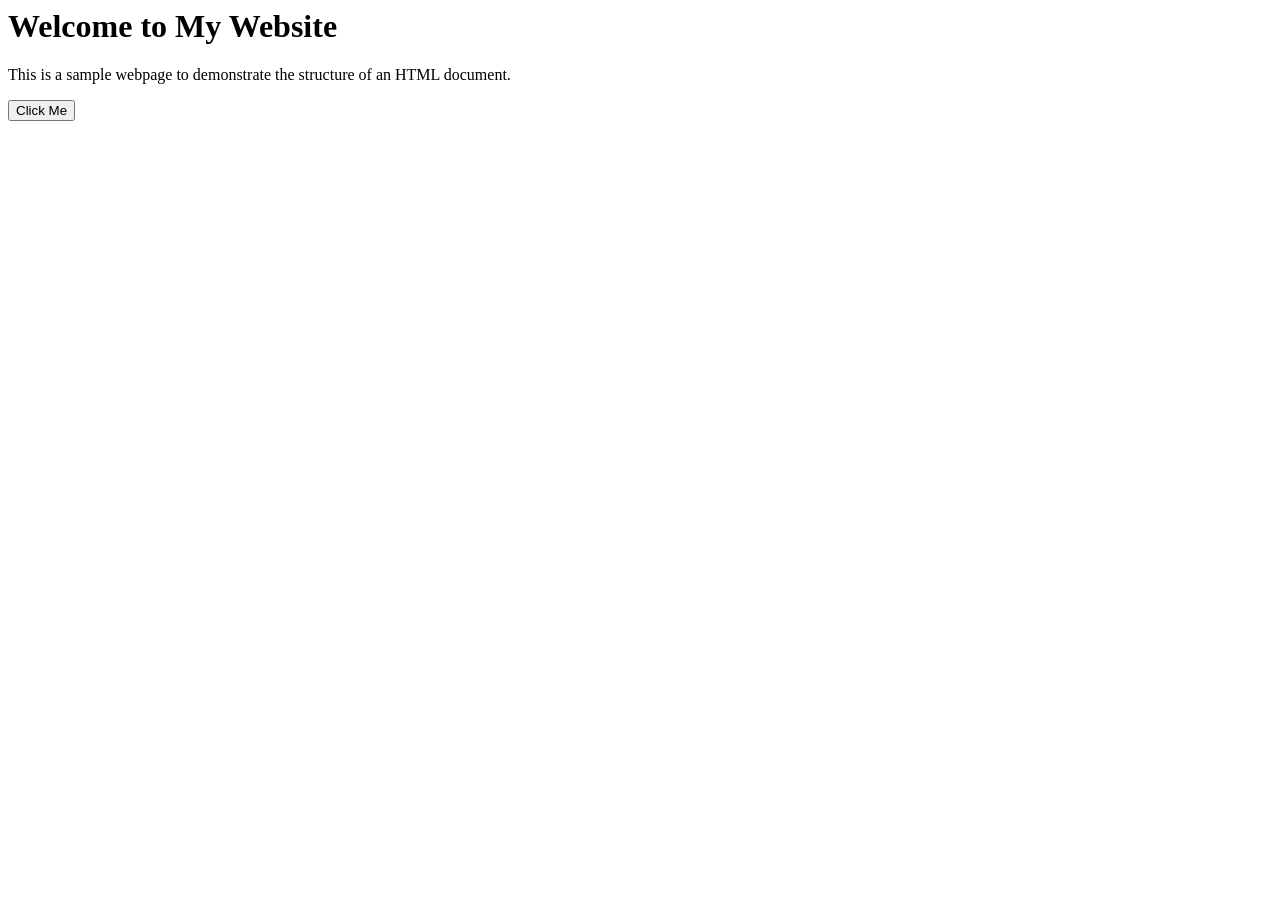
==== index.html @ 750ec425 "added really simple code to index.html to test github pages live website" ====
<link rel="stylesheet" href="assets/css/style.css">
<script src="assets/js/app.js"></script>

<body>
    <div class="container">
        <h1>Welcome to My Website</h1>
        <p>This is a sample webpage to demonstrate the structure of an HTML document.</p>
        <button id="clickMe">Click Me</button>
    </div>
</body>
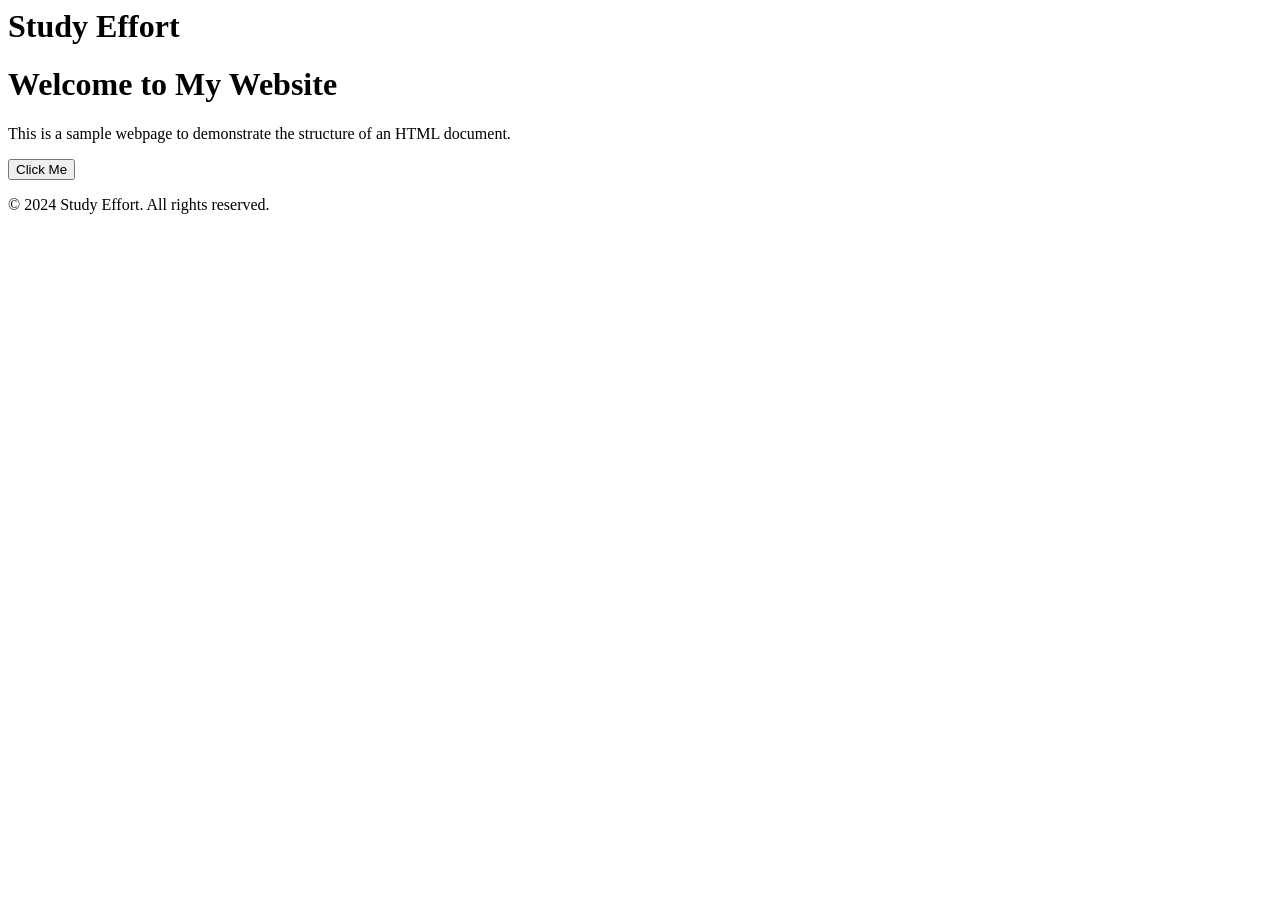
==== commit d466b2bf: "added really simple code to index.html to test github pages live website" ====
--- a/index.html
+++ b/index.html
@@ -1,10 +1,33 @@
-<link rel="stylesheet" href="assets/css/style.css">
-<script src="assets/js/app.js"></script>
+<html>
+    <head>
+        <meta charset="UTF-8">
+        <meta name="viewport" content="width=device-width, initial-scale=1.0">
 
-<body>
-    <div class="container">
-        <h1>Welcome to My Website</h1>
-        <p>This is a sample webpage to demonstrate the structure of an HTML document.</p>
-        <button id="clickMe">Click Me</button>
-    </div>
-</body>+        <title>Study Effort</title>
+
+        <link rel="stylesheet" href="assets/css/style.css">
+        <script src="assets/js/app.js"></script>        
+    </head>
+
+    <body>
+        <header>
+            <h1>Study Effort</h1>
+        </header>
+
+        <div class="container">
+            <h1>Welcome to My Website</h1>
+            <p>This is a sample webpage to demonstrate the structure of an HTML document.</p>
+            <button id="clickMe">Click Me</button>
+        </div>
+
+        <footer>
+            <p>&copy; 2024 Study Effort. All rights reserved.</p>   
+        </footer>
+    </body>
+</html>
+
+
+
+
+
+
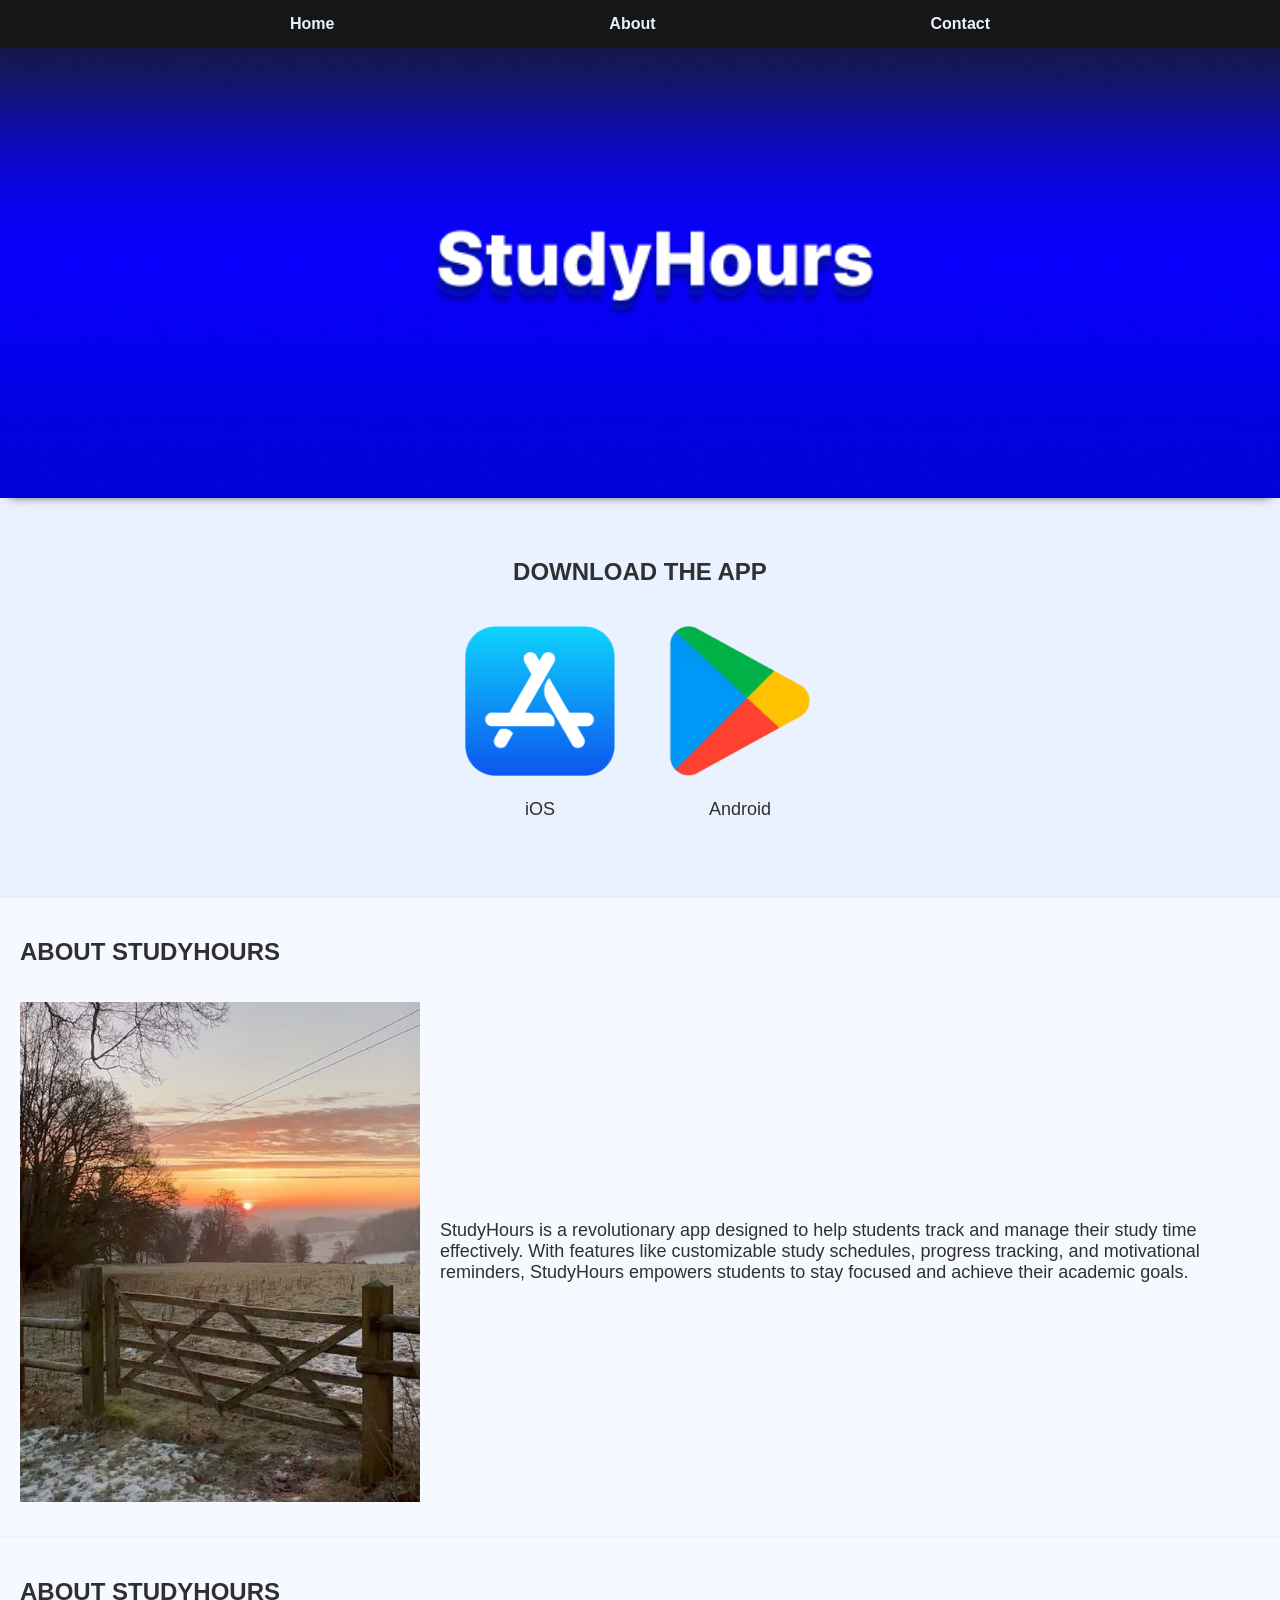
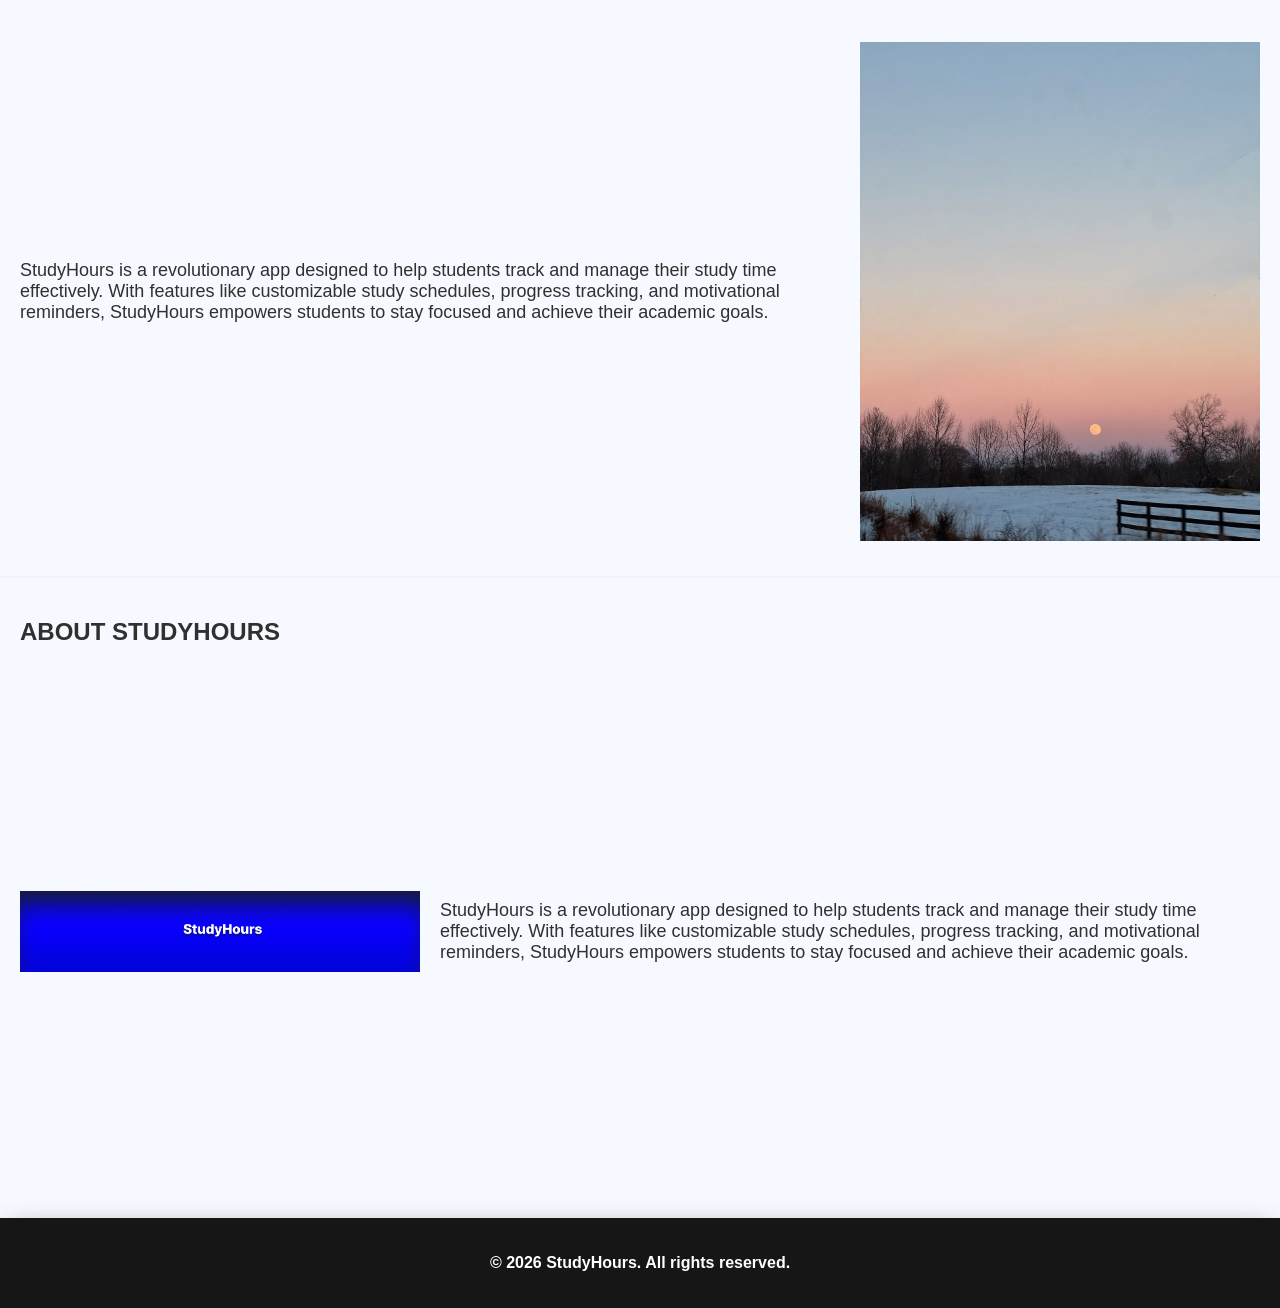
==== commit 0d4cd080: "added common.css, index.css and some images. Now got the base for navbar, hero-image, download-part," ====
--- a/index.html
+++ b/index.html
@@ -1,27 +1,70 @@
 <html>
+
     <head>
         <meta charset="UTF-8">
         <meta name="viewport" content="width=device-width, initial-scale=1.0">
 
         <title>Study Effort</title>
 
-        <link rel="stylesheet" href="assets/css/style.css">
+        <link rel="stylesheet" href="assets/css/common.css">
+        <link rel="stylesheet" href="assets/css/index.css">
+
         <script src="assets/js/app.js"></script>        
     </head>
 
     <body>
-        <header>
-            <h1>Study Effort</h1>
-        </header>
+        <div class="navbar">
+            <ul>
+                <li><a href="#">Home</a></li>
+                <li><a href="#">About</a></li>
+                <li><a href="#">Contact</a></li>
+            </ul>   
+        </div>
 
-        <div class="container">
-            <h1>Welcome to My Website</h1>
-            <p>This is a sample webpage to demonstrate the structure of an HTML document.</p>
-            <button id="clickMe">Click Me</button>
+        <div class="hero"></div>
+
+        <div class="app-links">
+            <h2>DOWNLOAD THE APP</h2>
+            <div class="ios-android">
+                <div class="ios">
+                    <a href="https://www.apple.com/no/app-store/"><img src="assets/img/App_Store_(iOS).png" alt="App Store"></a>
+                    <p>iOS</p>
+                </div>
+                <div class="android">
+                    <a href="https://play.google.com/store/games"><img src="assets/img/google-play.png" alt="Google Play"></a>
+                    <p>Android</p>
+                </div>
+            </div>  
+        </div>
+
+        <div class="cards">
+            <div>
+                <h2>ABOUT STUDYHOURS</h2>
+                <div class="card-content">
+                    <img src="assets/img/test1.jpg"alt="StudyHours App">
+                    <p>StudyHours is a revolutionary app designed to help students track and manage their study time effectively. With features like customizable study schedules, progress tracking, and motivational reminders, StudyHours empowers students to stay focused and achieve their academic goals.</p>
+                </div>
+            </div>
+
+            <div>
+                <h2>ABOUT STUDYHOURS</h2>
+                <div class="card-content">
+                    <p>StudyHours is a revolutionary app designed to help students track and manage their study time effectively. With features like customizable study schedules, progress tracking, and motivational reminders, StudyHours empowers students to stay focused and achieve their academic goals.</p>
+                    <img src="assets/img/test2.jpg" alt="StudyHours App">
+                </div>
+            </div>
+
+            <div>
+                <h2>ABOUT STUDYHOURS</h2>
+                <div class="card-content">
+                    <img src="assets/img/hero-bg.png" alt="StudyHours App">
+                    <p>StudyHours is a revolutionary app designed to help students track and manage their study time effectively. With features like customizable study schedules, progress tracking, and motivational reminders, StudyHours empowers students to stay focused and achieve their academic goals.</p>
+                </div>
+            </div>
         </div>
 
         <footer>
-            <p>&copy; 2024 Study Effort. All rights reserved.</p>   
+            <h4>&copy; 2026 StudyHours. All rights reserved.</h4>
         </footer>
     </body>
 </html>
--- a/assets/css/common.css
+++ b/assets/css/common.css
@@ -0,0 +1,93 @@
+:root {
+    --primary-color: #001adb;
+    --secondary-color: #2e95cc;
+    --text-color: #303030;
+    --background-color: rgb(235, 242, 255);
+    --navbar-background: rgb(22, 22, 22);
+}
+
+html, body {
+    height: 100%;
+    margin: 0;
+    font-family: 'Segoe UI', Tahoma, Geneva, Verdana, sans-serif;
+    background-color: var(--background-color);
+    color: var(--text-color);
+}
+
+p {
+    font-size: 18px;
+}
+
+body {
+    min-height: 100vh;
+    display: flex;
+    flex-direction: column;
+}
+
+.navbar {
+    background-color: var(--navbar-background);
+    padding: 15px;
+    display: flex;
+    justify-content: space-between;
+    align-items: center;
+    box-shadow: #303030 0px 8px 30px -10px;
+}
+
+.navbar ul {
+    width: 100%;
+    list-style: none;
+    display: flex;
+    justify-content: space-evenly; 
+    margin: 0;
+    padding: 0;
+}
+
+.navbar ul li a {
+    color: var(--background-color);
+    text-decoration: none;
+    font-weight: bold;
+}
+
+.navbar ul li a:hover {
+    color: var(--secondary-color);
+}
+
+footer {
+    margin-top: auto;
+    padding: 15px;
+    background-color: var(--navbar-background);
+    text-align: center;
+    color: white;
+    box-shadow: #303030 0px 8px 30px -10px;
+}
+
+
+/* RESPONSIVE */
+@media (max-width: 980px){
+    .hero-grid{ grid-template-columns: 1fr; }
+    .cards{ grid-template-columns: repeat(2, 1fr); }
+    .news{ grid-template-columns: 1fr; }
+    .two-col{ grid-template-columns: 1fr; }
+    .nav{
+    position: absolute;
+    top: 100%;
+    right: 0;
+    background: rgba(11,18,32,0.95);
+    display: none;
+    flex-direction: column;
+    gap: var(--s-3);
+    padding: var(--s-4);
+    border-radius: 0 0 12px 12px;
+    }
+
+    .nav.open{
+    display:flex;
+    }
+
+    .nav-toggle{
+    display:block;
+    }
+}
+@media (max-width: 520px){
+    .cards{ grid-template-columns: 1fr; }
+}
--- a/assets/css/index.css
+++ b/assets/css/index.css
@@ -0,0 +1,65 @@
+:root{
+  --card-background: #f6f9ff;
+}
+
+.hero {
+  min-height: 50vh;          /* 👈 alltid synlig, uavhengig av flex */
+  background-image: url('../img/hero-bg.png');
+  background-size: cover;
+  background-position: center;
+  box-shadow: #303030 0px 8px 10px -10px;
+}
+
+.app-links {
+    display: flex;
+    flex-direction: column; 
+    gap: 20px;
+    margin: 40px 0 60px 0;
+    align-items: center;
+}
+
+.ios-android {
+    display: flex;
+    gap: 50px;
+}
+
+.ios,
+.android {
+    display: flex;
+    flex-direction: column;
+    align-items: center; 
+}
+
+.ios img,
+.android img {
+    width: 150px;
+    height: auto;
+    margin-bottom: 5px;
+}
+
+.cards {
+    display: flex;
+    flex-direction: column;
+}
+
+.cards > div {
+    background-color: var(--card-background);
+    padding: 20px;
+    box-shadow: 0 -1px 1px 1px rgba(0, 0, 0, 0.025);
+    height: 600px;             /* 👈 fast kort-høyde */
+    display: flex;
+    flex-direction: column;
+}
+
+.card-content {
+    display: flex;
+    gap: 20px;
+    flex: 1;                    /* fyller kortet */
+    align-items: center;
+}
+
+.card-content img{
+    max-width: 400px;
+    height: auto;
+}
+
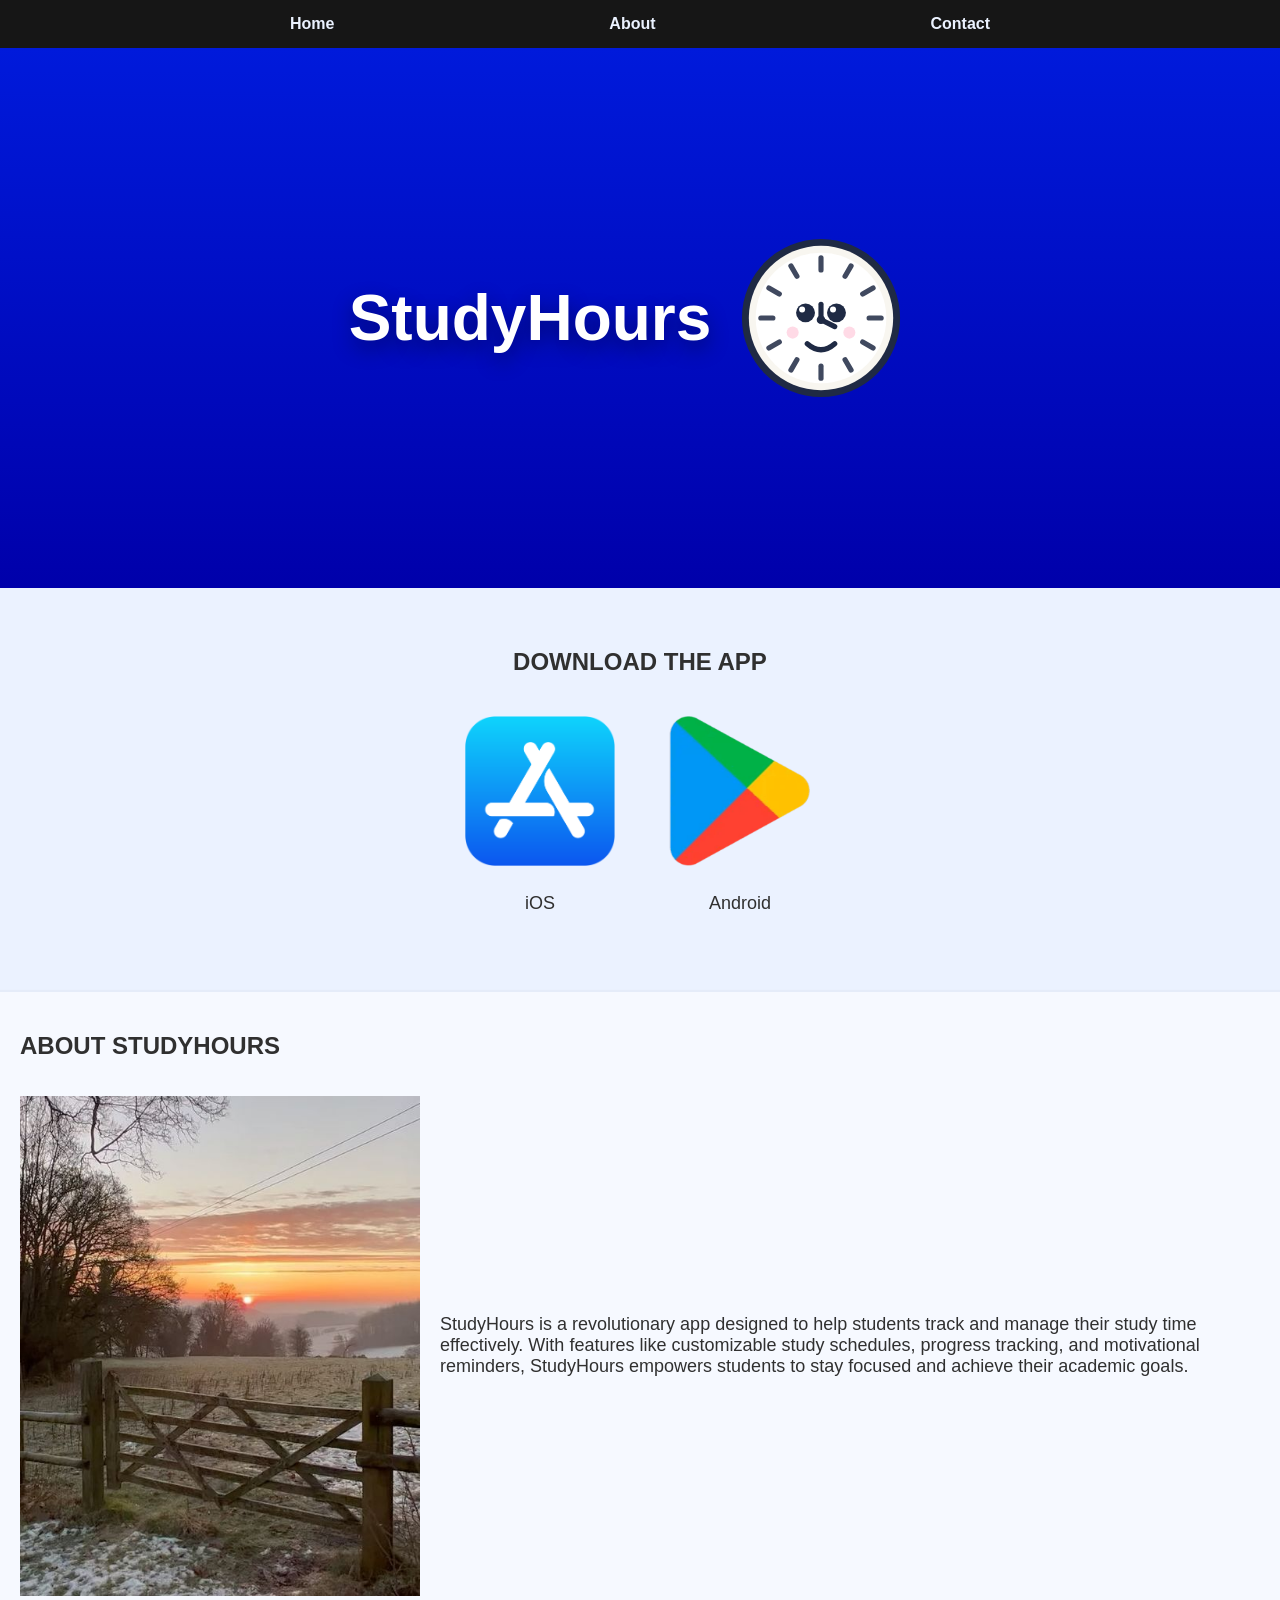
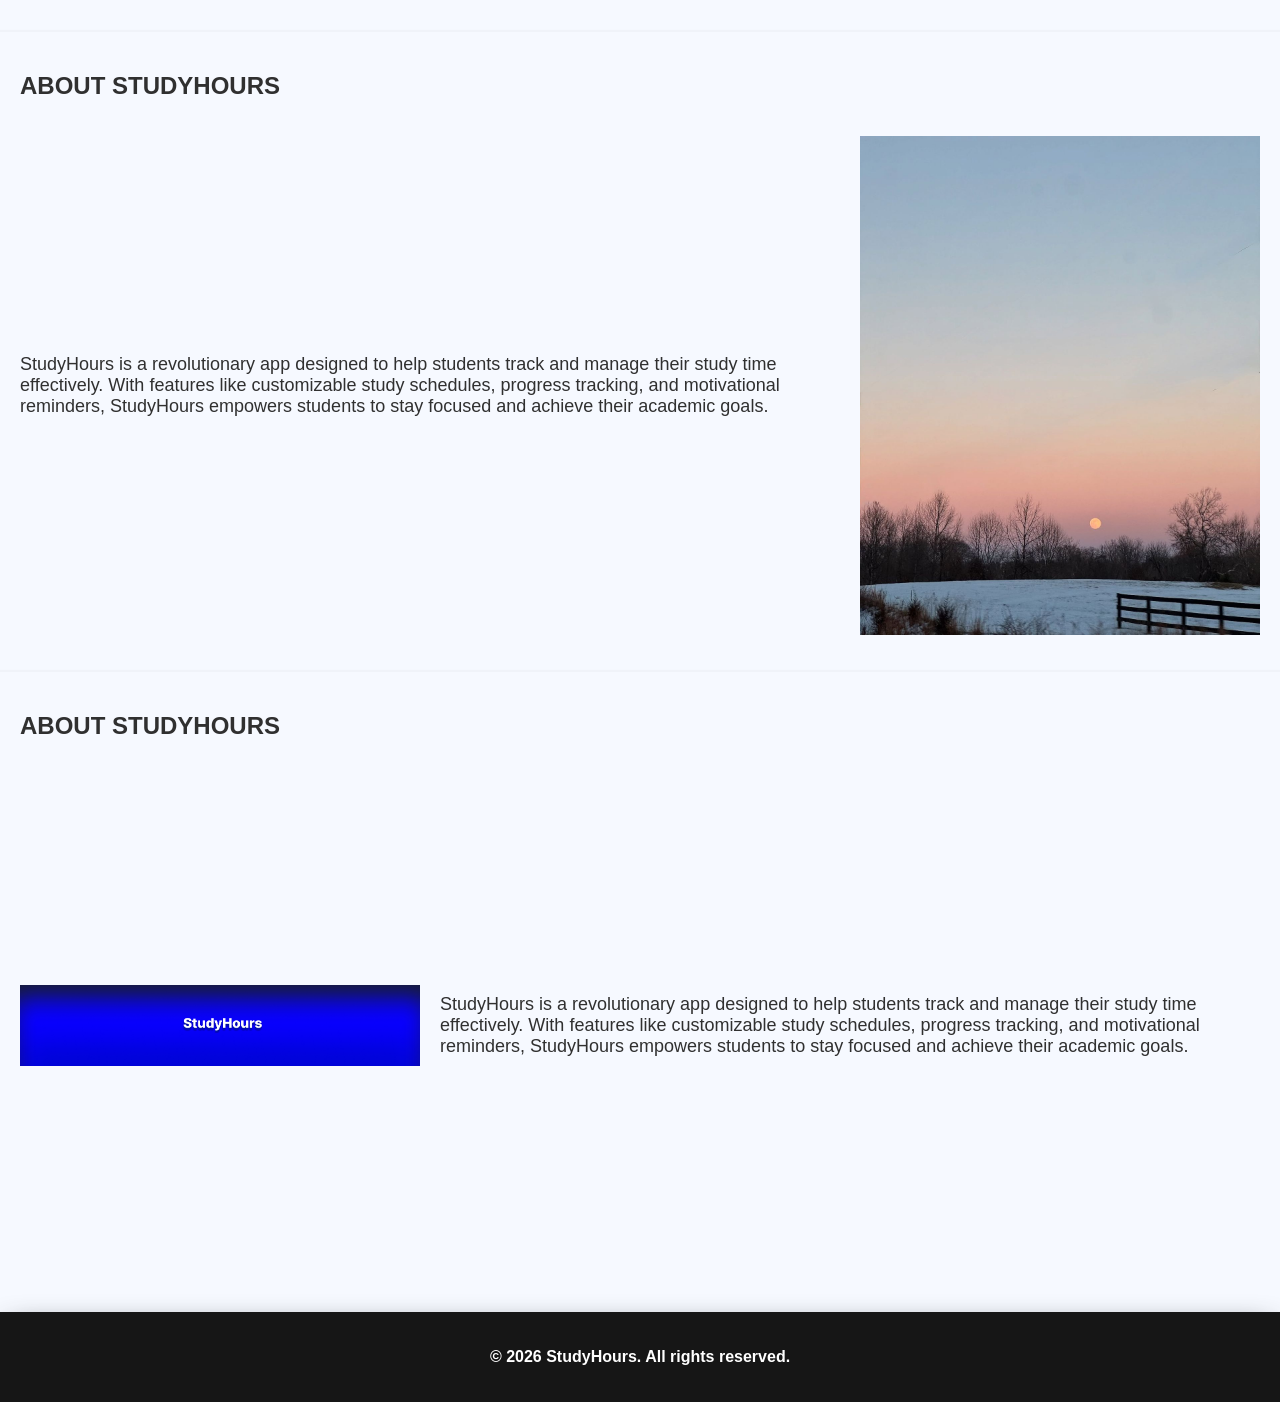
==== commit 849ea8c8: "Added a pvg-icon made by chatGPT" ====
--- a/index.html
+++ b/index.html
@@ -1,4 +1,5 @@
-<html>
+<!DOCTYPE html>
+<html lang="no">
 
     <head>
         <meta charset="UTF-8">
@@ -21,7 +22,10 @@
             </ul>   
         </div>
 
-        <div class="hero"></div>
+        <div class="hero">
+            <h1>StudyHours</h1>
+            <img src="assets/icons/studyhours-logo.svg" alt="StudyHours logo" width="220">
+        </div>
 
         <div class="app-links">
             <h2>DOWNLOAD THE APP</h2>
--- a/assets/css/index.css
+++ b/assets/css/index.css
@@ -3,11 +3,17 @@
 }
 
 .hero {
-  min-height: 50vh;          /* 👈 alltid synlig, uavhengig av flex */
-  background-image: url('../img/hero-bg.png');
-  background-size: cover;
-  background-position: center;
-  box-shadow: #303030 0px 8px 10px -10px;
+  min-height: 60vh;
+  background: linear-gradient(to bottom, #001adb, #0000aa);
+  display: flex;
+  align-items: center;
+  justify-content: center;
+}
+
+.hero h1 {
+  font-size: 4rem;
+  color: white;
+  text-shadow: 0 8px 20px rgba(0,0,0,0.4);
 }
 
 .app-links {
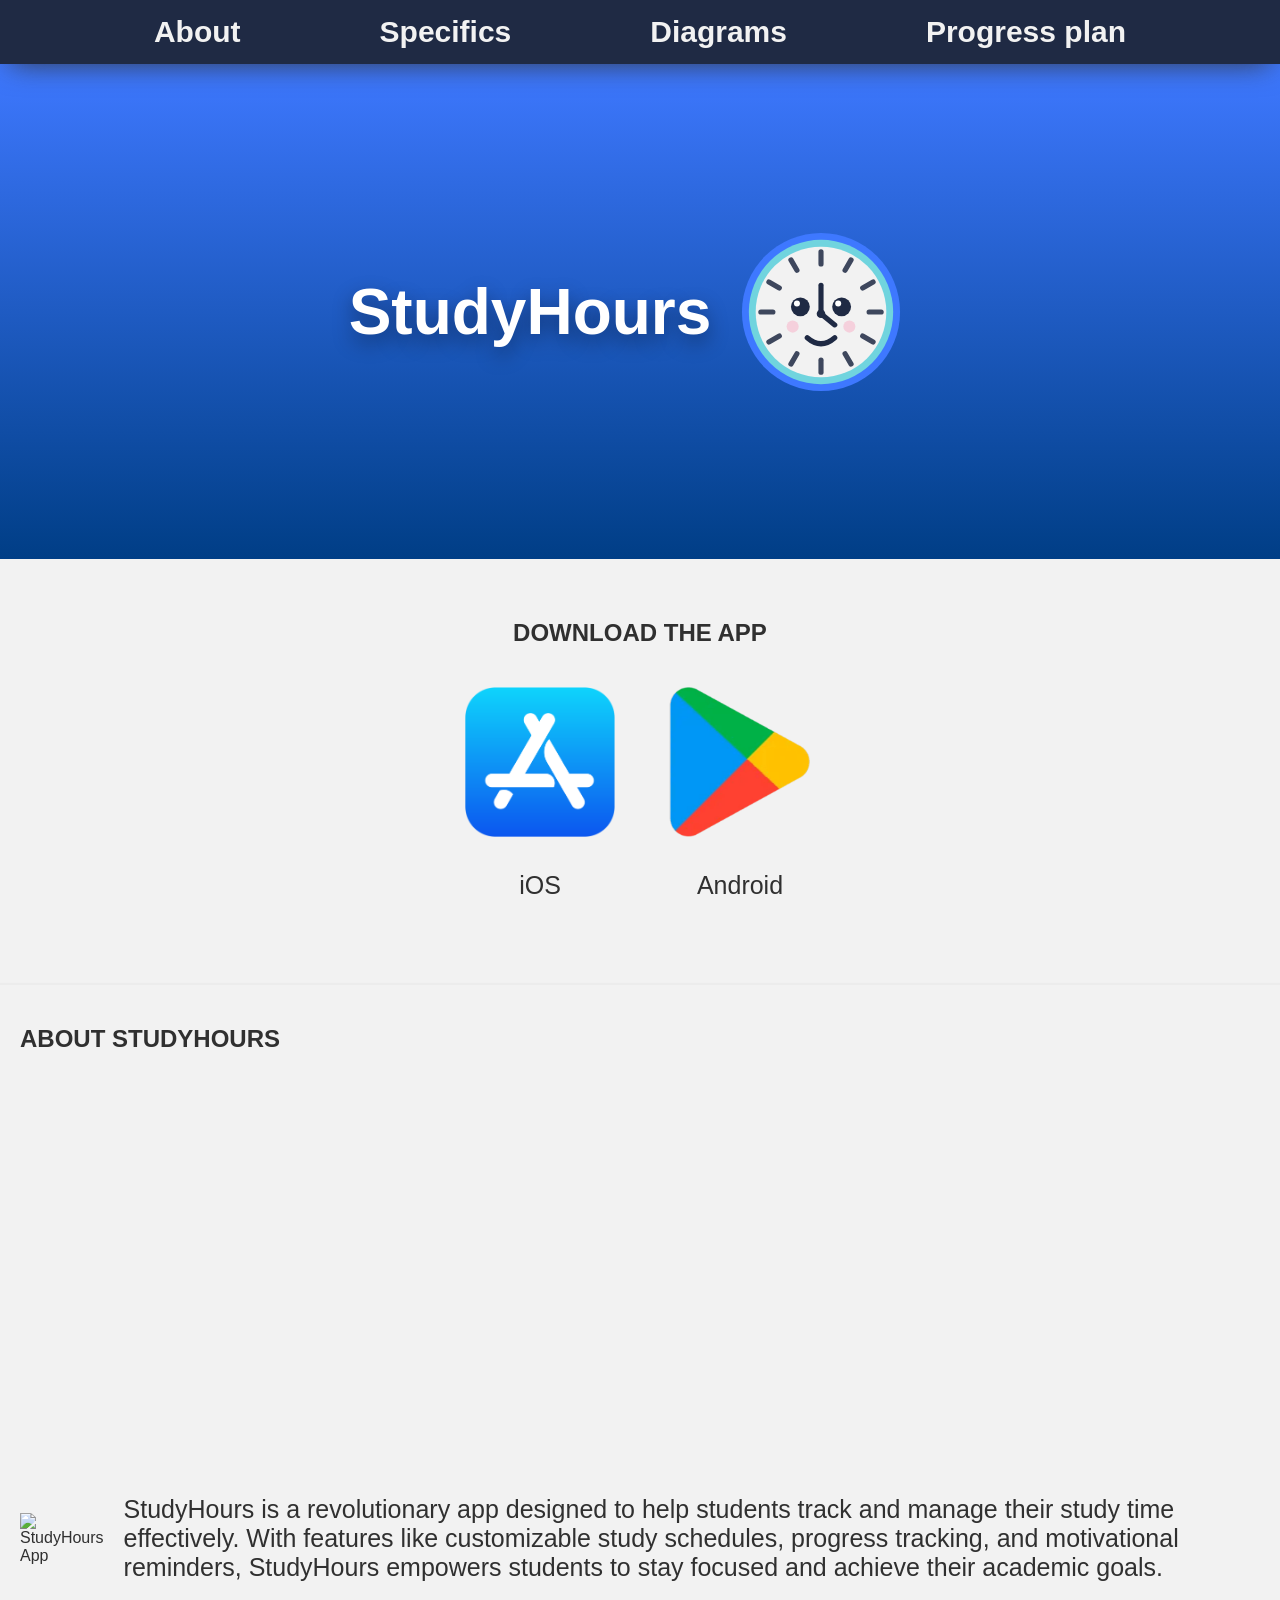
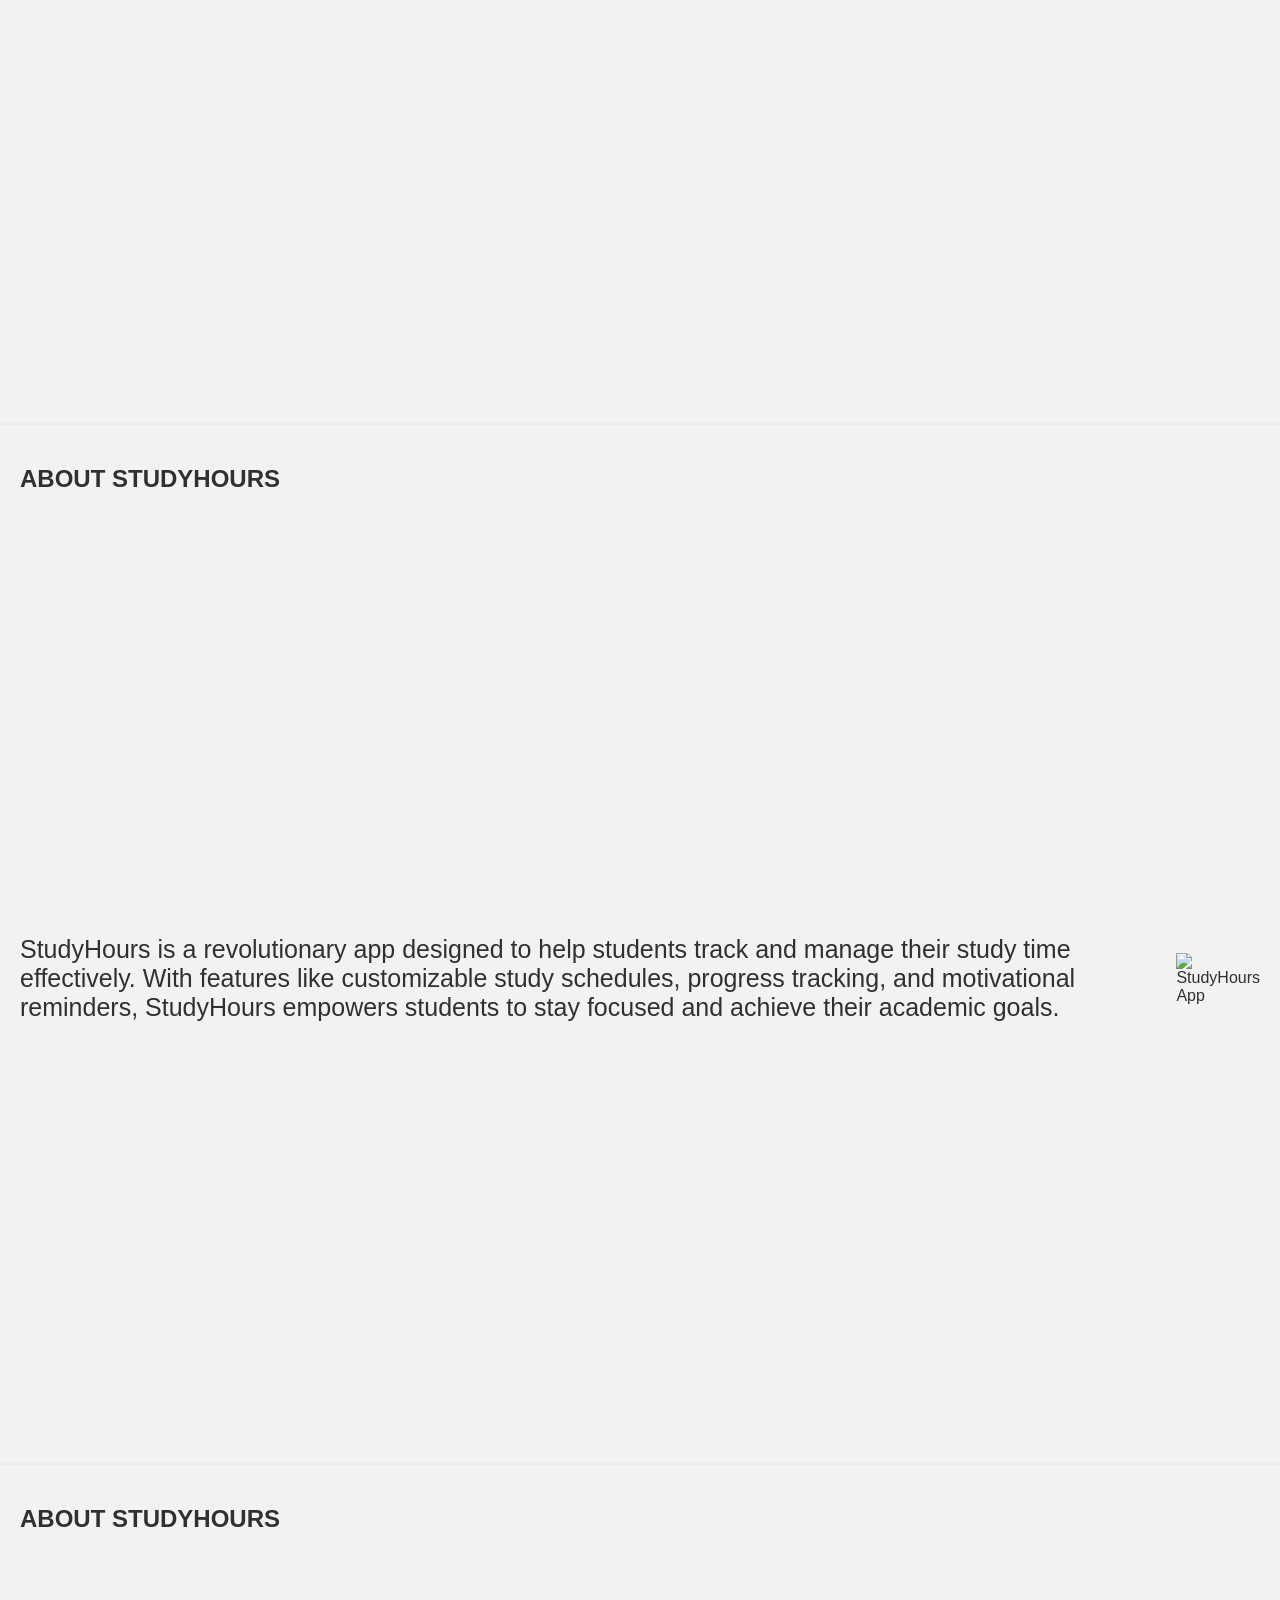
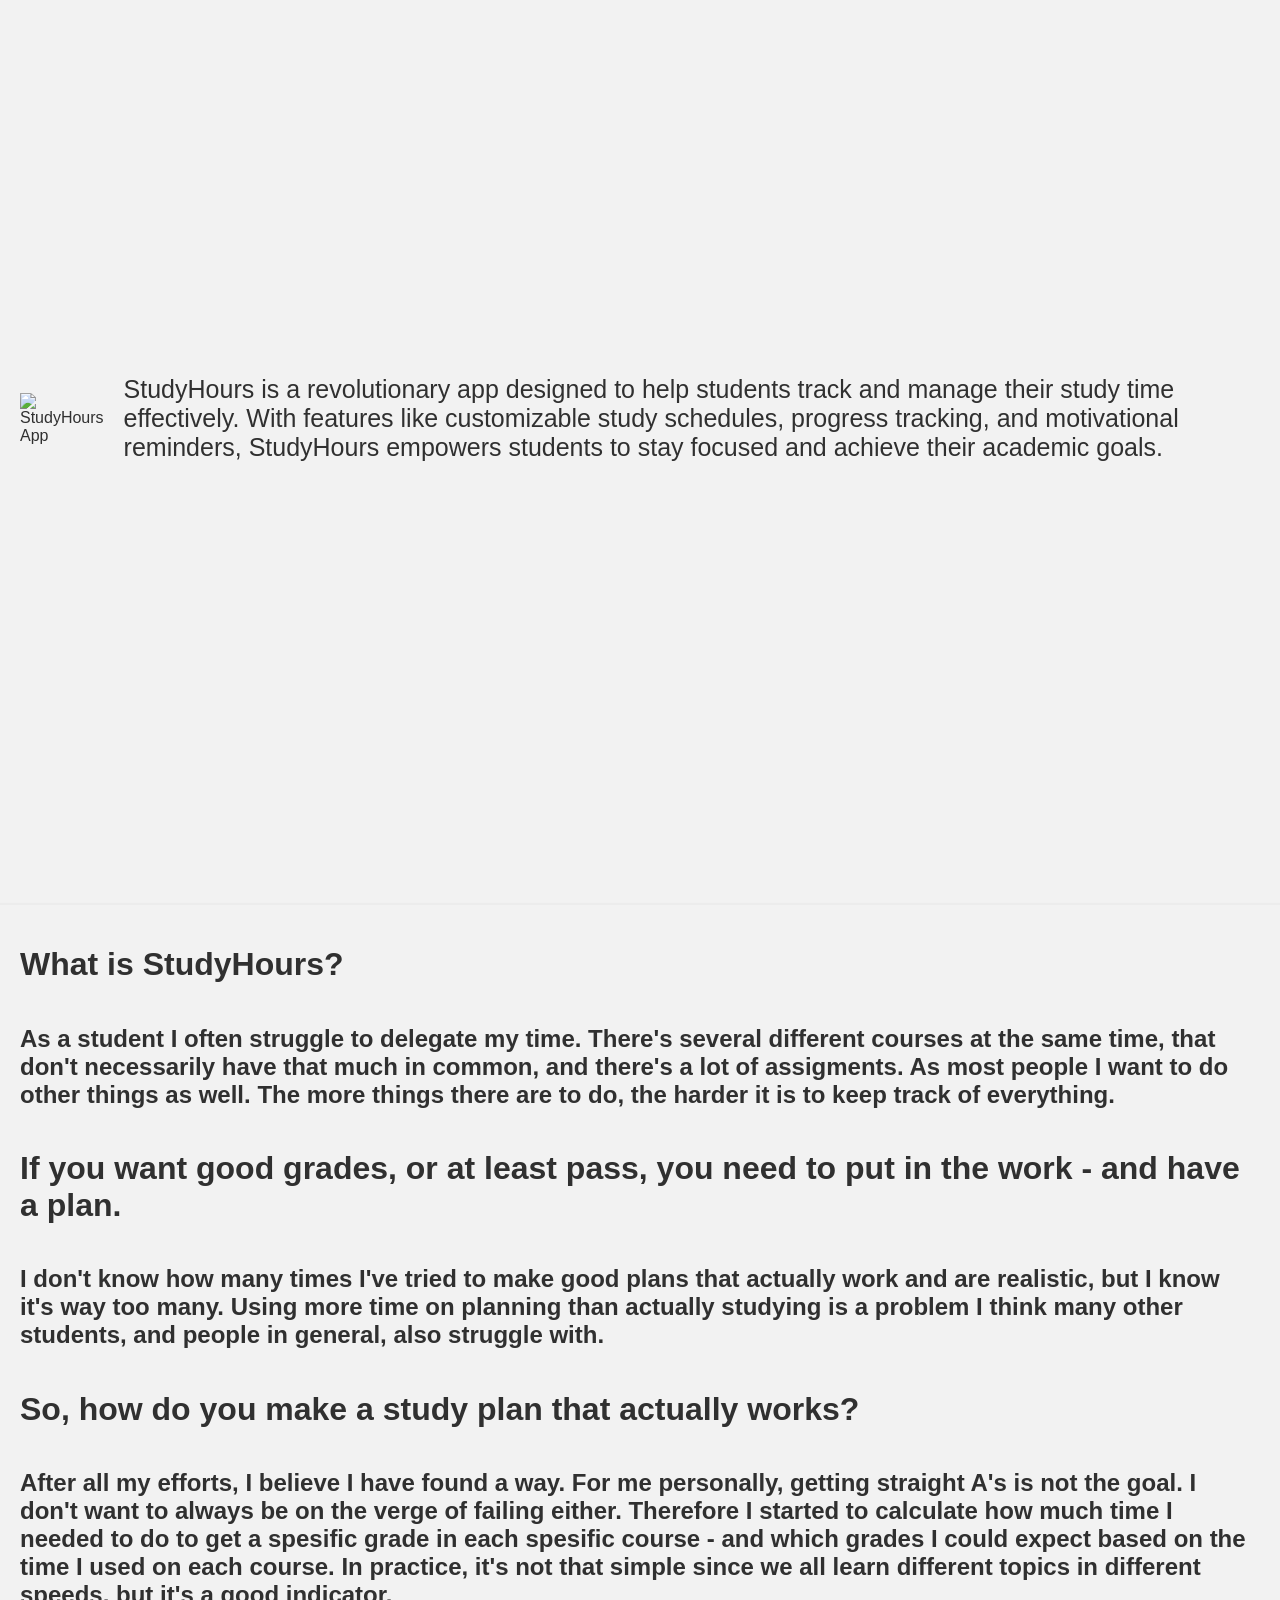
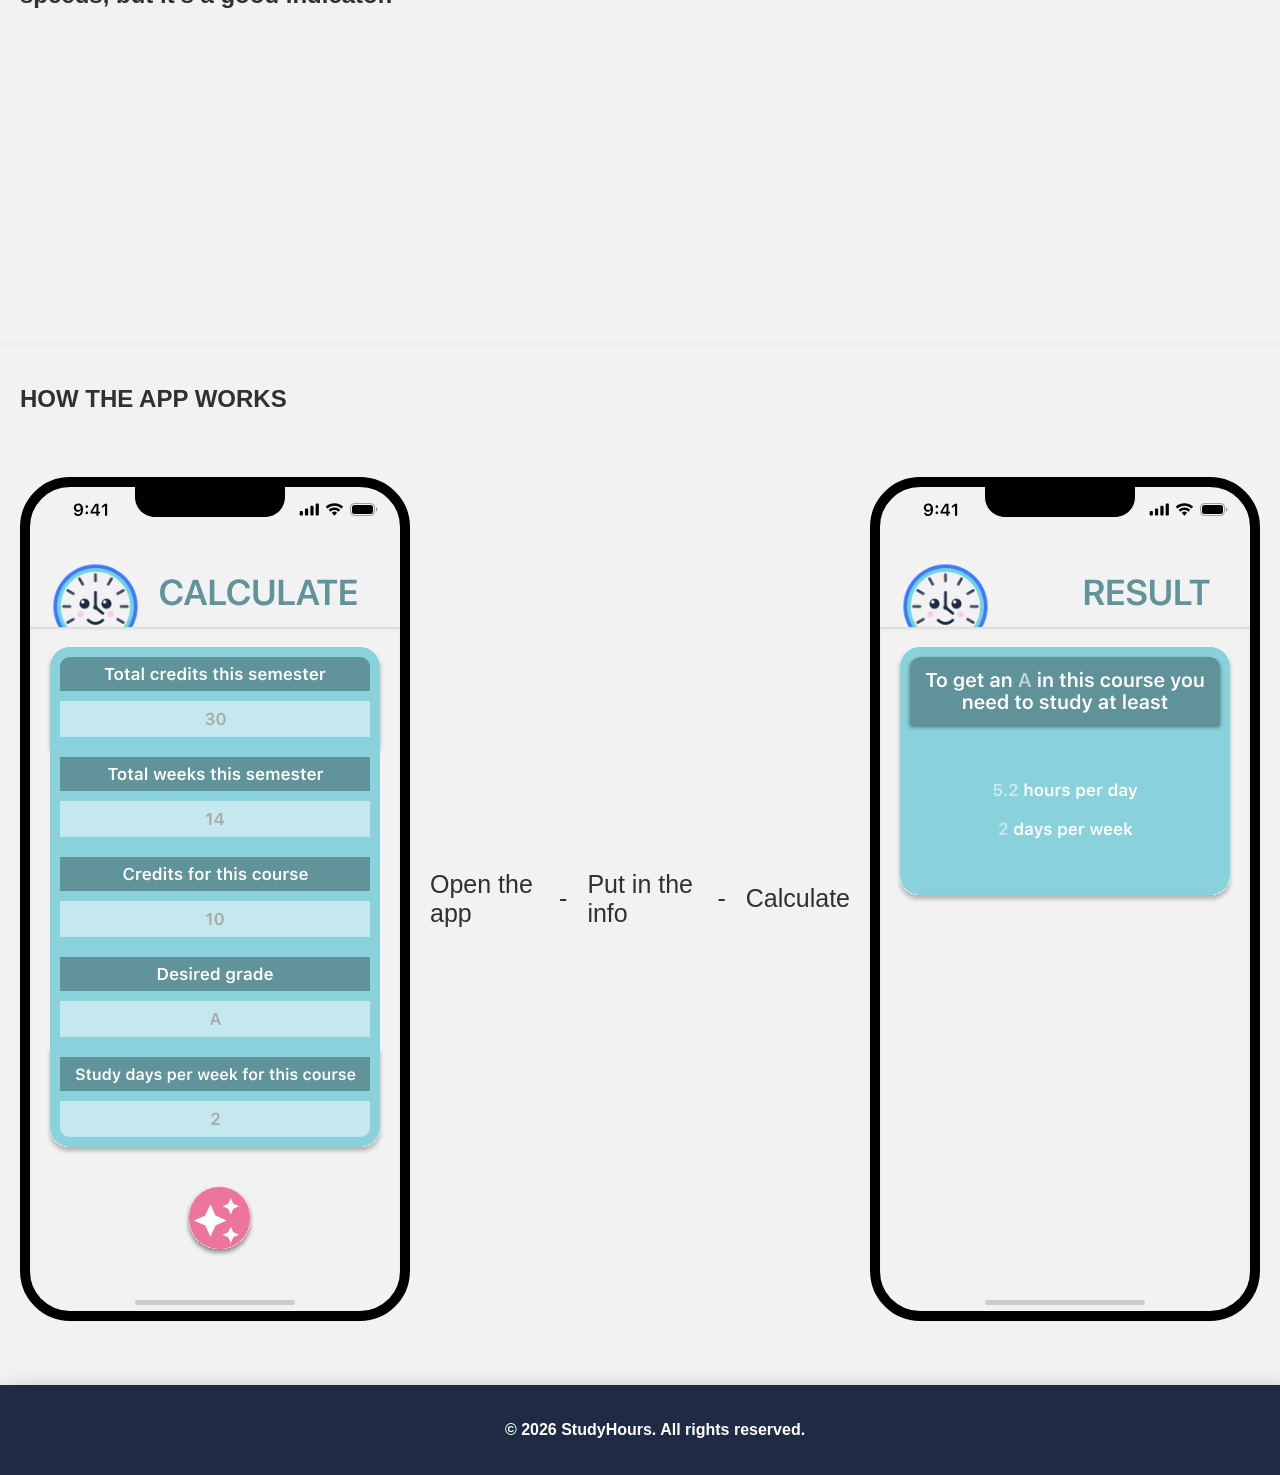
==== commit 0d53d4e6: "Added lots of things. Different pages, svg's, logo, text etc." ====
--- a/index.html
+++ b/index.html
@@ -5,7 +5,7 @@
         <meta charset="UTF-8">
         <meta name="viewport" content="width=device-width, initial-scale=1.0">
 
-        <title>Study Effort</title>
+        <title>StudyHours</title>
 
         <link rel="stylesheet" href="assets/css/common.css">
         <link rel="stylesheet" href="assets/css/index.css">
@@ -16,58 +16,103 @@
     <body>
         <div class="navbar">
             <ul>
-                <li><a href="#">Home</a></li>
-                <li><a href="#">About</a></li>
-                <li><a href="#">Contact</a></li>
+                <li><a href="pages/about.html">About</a></li>
+                <li><a href="pages/specifics.html">Specifics</a></li>
+                <li><a href="pages/diagrams.html">Diagrams</a></li>
+                <li><a href="pages/progress_plan.html">Progress plan</a></li>
             </ul>   
         </div>
 
-        <div class="hero">
-            <h1>StudyHours</h1>
-            <img src="assets/icons/studyhours-logo.svg" alt="StudyHours logo" width="220">
-        </div>
+        <main>
+            <div class="hero">
+                <h1>StudyHours</h1>
+                <img src="assets/svg/studyhours-logo.svg" alt="StudyHours logo">
+            </div>
 
-        <div class="app-links">
-            <h2>DOWNLOAD THE APP</h2>
-            <div class="ios-android">
-                <div class="ios">
-                    <a href="https://www.apple.com/no/app-store/"><img src="assets/img/App_Store_(iOS).png" alt="App Store"></a>
-                    <p>iOS</p>
+            <div class="app-links" id="app-links">
+                <h2>DOWNLOAD THE APP</h2>
+                <div class="ios-android">
+                    <div class="ios">
+                        <a href="https://www.apple.com/no/app-store/"><img src="assets/img/App_Store_(iOS).png" alt="App Store"></a>
+                        <p>iOS</p>
+                    </div>
+                    <div class="android">
+                        <a href="https://play.google.com/store/games"><img src="assets/img/google-play.png" alt="Google Play"></a>
+                        <p>Android</p>
+                    </div>
+                </div>  
+            </div>
+
+            <div class="cards">
+                <div id="about-studyhours">
+                    <h2>ABOUT STUDYHOURS</h2>
+                    <div class="card-content">
+                        <img src="assets/svg/Ex. screen.svg" alt="StudyHours App">
+                        <p>StudyHours is a revolutionary app designed to help students track and manage their study time effectively. With features like customizable study schedules, progress tracking, and motivational reminders, StudyHours empowers students to stay focused and achieve their academic goals.</p>
+                    </div>
                 </div>
-                <div class="android">
-                    <a href="https://play.google.com/store/games"><img src="assets/img/google-play.png" alt="Google Play"></a>
-                    <p>Android</p>
+
+                <div>
+                    <h2>ABOUT STUDYHOURS</h2>
+                    <div class="card-content">
+                        <p>StudyHours is a revolutionary app designed to help students track and manage their study time effectively. With features like customizable study schedules, progress tracking, and motivational reminders, StudyHours empowers students to stay focused and achieve their academic goals.</p>
+                        <img src="assets/svg/Home Screen - iPhone.svg" alt="StudyHours App">
+                    </div>
                 </div>
-            </div>  
-        </div>
 
-        <div class="cards">
-            <div>
-                <h2>ABOUT STUDYHOURS</h2>
-                <div class="card-content">
-                    <img src="assets/img/test1.jpg"alt="StudyHours App">
-                    <p>StudyHours is a revolutionary app designed to help students track and manage their study time effectively. With features like customizable study schedules, progress tracking, and motivational reminders, StudyHours empowers students to stay focused and achieve their academic goals.</p>
+                <div>
+                    <h2>ABOUT STUDYHOURS</h2>
+                    <div class="card-content">
+                        <img src="assets/svg/Inputs & submit screen.svg" alt="StudyHours App">
+                        <p>StudyHours is a revolutionary app designed to help students track and manage their study time effectively. With features like customizable study schedules, progress tracking, and motivational reminders, StudyHours empowers students to stay focused and achieve their academic goals.</p>
+                    </div>
+                </div>
+                <div>
+                    <h1>What is StudyHours?</h1>
+                    <h2>As a student I often struggle to delegate my time. 
+                        There's several different courses at the same time, 
+                        that don't necessarily have that much in common, 
+                        and there's a lot of assigments. 
+                        As most people I want to do other things as well. 
+                        The more things there are to do, 
+                        the harder it is to keep track of everything.
+                    </h2>
+                    <h1>If you want good grades, or at least pass, 
+                        you need to put in the work - and have a plan.
+                    </h1>
+                    <h2>I don't know how many times I've tried to make good plans
+                        that actually work and are realistic, but I know it's way too many.
+                        Using more time on planning than actually studying 
+                        is a problem I think many other students, and people in general, 
+                        also struggle with.
+                    </h2>
+                    <h1>So, how do you make a study plan that actually works?</h1>
+                    <h2>After all my efforts, I believe I have found a way.
+                        For me personally, getting straight A's is not the goal.
+                        I don't want to always be on the verge of failing either.
+                        Therefore I started to calculate how much time I needed to do 
+                        to get a spesific grade in each spesific course - and which grades I could
+                        expect based on the time I used on each course.
+                        In practice, it's not that simple since we all 
+                        learn different topics in different speeds, but it's a good indicator.
+                    </h2>
+                </div>
+                <div>
+                    <h2>HOW THE APP WORKS</h2>
+                    <div class="card-content">
+                        <img src="assets/svg/Calculator.svg" alt="StudyHours App">
+                        <p>Open the app</p>
+                        <p>-</p>
+                        <p>Put in the info</p>
+                        <p>-</p>
+                        <p>Calculate</p>
+                        <img src="assets/svg/Result.svg" alt="StudyHours App">
+                    </div>
                 </div>
             </div>
+        </main>
 
-            <div>
-                <h2>ABOUT STUDYHOURS</h2>
-                <div class="card-content">
-                    <p>StudyHours is a revolutionary app designed to help students track and manage their study time effectively. With features like customizable study schedules, progress tracking, and motivational reminders, StudyHours empowers students to stay focused and achieve their academic goals.</p>
-                    <img src="assets/img/test2.jpg" alt="StudyHours App">
-                </div>
-            </div>
-
-            <div>
-                <h2>ABOUT STUDYHOURS</h2>
-                <div class="card-content">
-                    <img src="assets/img/hero-bg.png" alt="StudyHours App">
-                    <p>StudyHours is a revolutionary app designed to help students track and manage their study time effectively. With features like customizable study schedules, progress tracking, and motivational reminders, StudyHours empowers students to stay focused and achieve their academic goals.</p>
-                </div>
-            </div>
-        </div>
-
-        <footer>
+        <footer id="contact">
             <h4>&copy; 2026 StudyHours. All rights reserved.</h4>
         </footer>
     </body>
--- a/assets/css/common.css
+++ b/assets/css/common.css
@@ -1,9 +1,9 @@
 :root {
-    --primary-color: #001adb;
-    --secondary-color: #2e95cc;
+    --primary-color: ;
+    --secondary-color: #3e78ff;
     --text-color: #303030;
-    --background-color: rgb(235, 242, 255);
-    --navbar-background: rgb(22, 22, 22);
+    --background-color: #F2F2F2;
+    --navbar-background: #1F2A44;
 }
 
 html, body {
@@ -15,13 +15,17 @@
 }
 
 p {
-    font-size: 18px;
+    font-size: 25px;
 }
 
 body {
     min-height: 100vh;
     display: flex;
     flex-direction: column;
+}
+
+main {
+    flex: 1;
 }
 
 .navbar {
@@ -31,6 +35,11 @@
     justify-content: space-between;
     align-items: center;
     box-shadow: #303030 0px 8px 30px -10px;
+    font-size: 30px;
+
+    position: sticky;
+    top: 0;
+    z-index: 1000;
 }
 
 .navbar ul {
@@ -53,41 +62,13 @@
 }
 
 footer {
-    margin-top: auto;
+    position: static;
+    bottom: 0;
+    left: 0;
+    width: 100%;
     padding: 15px;
     background-color: var(--navbar-background);
     text-align: center;
     color: white;
     box-shadow: #303030 0px 8px 30px -10px;
-}
-
-
-/* RESPONSIVE */
-@media (max-width: 980px){
-    .hero-grid{ grid-template-columns: 1fr; }
-    .cards{ grid-template-columns: repeat(2, 1fr); }
-    .news{ grid-template-columns: 1fr; }
-    .two-col{ grid-template-columns: 1fr; }
-    .nav{
-    position: absolute;
-    top: 100%;
-    right: 0;
-    background: rgba(11,18,32,0.95);
-    display: none;
-    flex-direction: column;
-    gap: var(--s-3);
-    padding: var(--s-4);
-    border-radius: 0 0 12px 12px;
-    }
-
-    .nav.open{
-    display:flex;
-    }
-
-    .nav-toggle{
-    display:block;
-    }
-}
-@media (max-width: 520px){
-    .cards{ grid-template-columns: 1fr; }
 }
--- a/assets/css/index.css
+++ b/assets/css/index.css
@@ -1,19 +1,24 @@
 :root{
-  --card-background: #f6f9ff;
+    --card-background: #F2F2F2;
 }
 
 .hero {
-  min-height: 60vh;
-  background: linear-gradient(to bottom, #001adb, #0000aa);
-  display: flex;
-  align-items: center;
-  justify-content: center;
+    min-height: 55vh;
+    background: linear-gradient(to bottom, #3e78ff,#003e86);
+    display: flex;
+    align-items: center;
+    justify-content: center;
 }
 
 .hero h1 {
-  font-size: 4rem;
-  color: white;
-  text-shadow: 0 8px 20px rgba(0,0,0,0.4);
+    font-size: 4rem;
+    color: white;
+    text-shadow: 0 8px 20px rgba(0,0,0,0.4);
+}
+
+.hero img {
+    width: 220px;
+    height: auto;
 }
 
 .app-links {
@@ -52,7 +57,8 @@
     background-color: var(--card-background);
     padding: 20px;
     box-shadow: 0 -1px 1px 1px rgba(0, 0, 0, 0.025);
-    height: 600px;             /* 👈 fast kort-høyde */
+    min-height: 1000px;
+    height: auto;
     display: flex;
     flex-direction: column;
 }
@@ -60,12 +66,53 @@
 .card-content {
     display: flex;
     gap: 20px;
-    flex: 1;                    /* fyller kortet */
+    flex: 1;                  
     align-items: center;
 }
 
-.card-content img{
-    max-width: 400px;
+.card-content img {
+    max-width: 500px;
+    max-height: 1000px;
+    width: auto;
     height: auto;
+    object-fit: contain;
 }
 
+@media (max-width: 700px){
+    .hero {
+        min-height: 40vh;
+    }
+
+    .hero h1 {
+        font-size: 40px;
+    }
+
+    .hero img{
+        width: 140px;
+    }
+
+    .cards {
+        display: flex;
+        flex-direction: column;
+    }
+
+    .cards > div {
+        min-height: 600px;
+    }
+
+    .card-content {
+        display: flex;
+        gap: 20px;
+        flex: 1;                  
+        align-items: center;
+    }
+
+    .card-content img {
+        max-width: 280px;
+        max-height: 500px;
+    }
+
+    p {
+        font-size: 20px;
+    }
+}
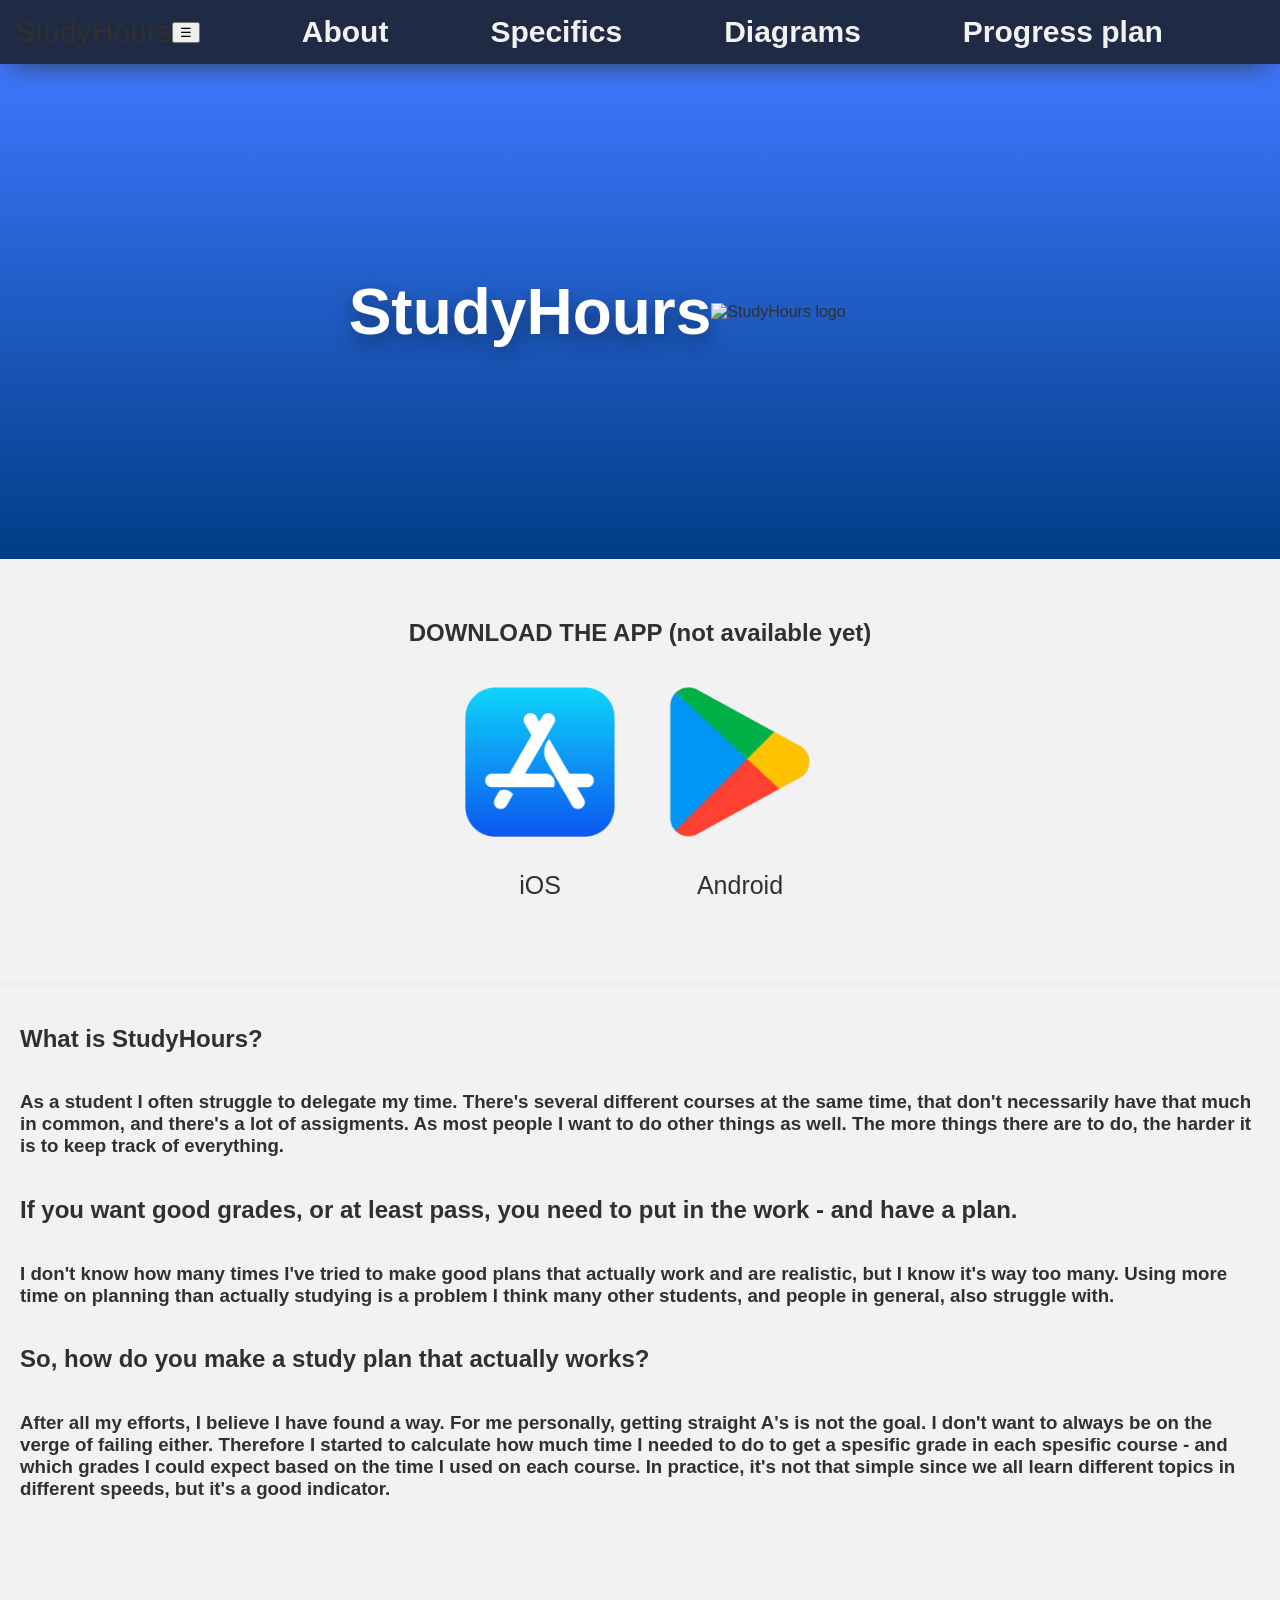
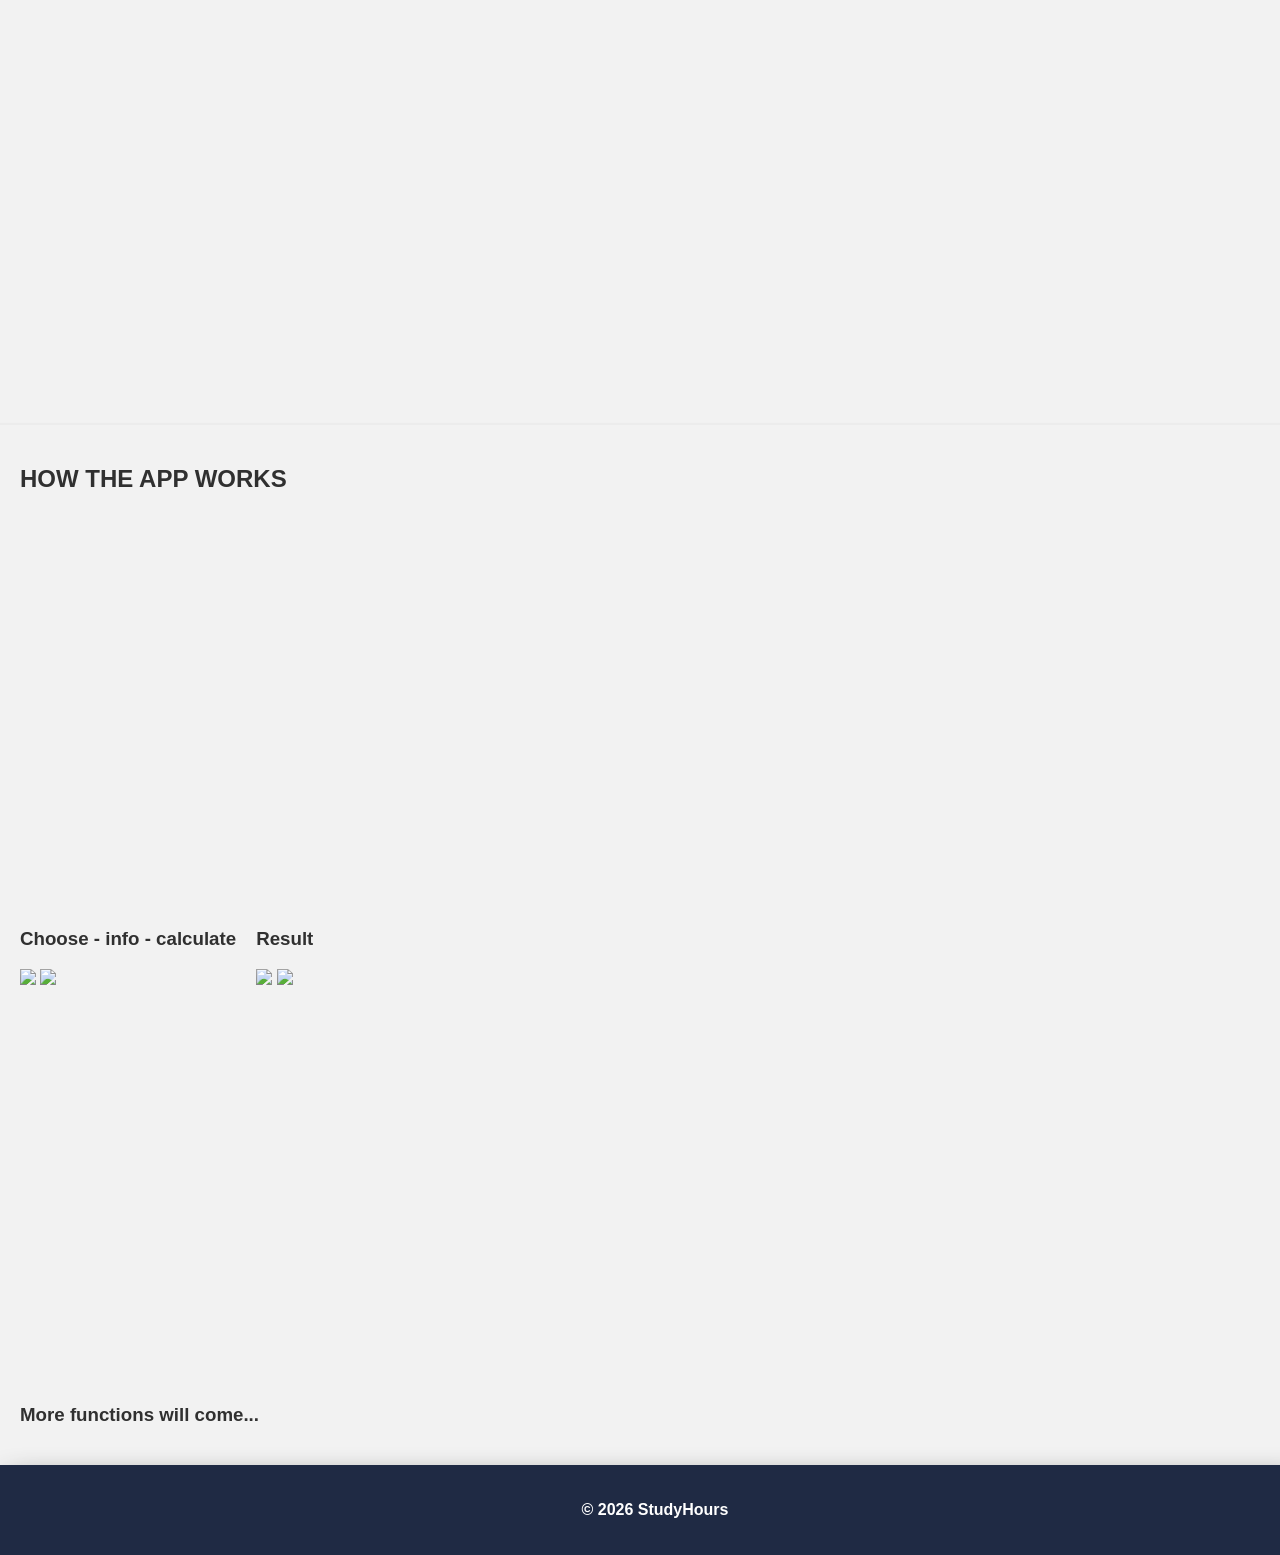
==== commit 92883a9b: "simple fixes and additions to progress_plan.html, specifics.html and index.html" ====
--- a/index.html
+++ b/index.html
@@ -15,7 +15,13 @@
 
     <body>
         <div class="navbar">
-            <ul>
+            <div class="logo">StudyHours</div>
+
+            <button class="menu-toggle" aria-label="Åpne meny">
+                ☰
+            </button>
+
+            <ul class="nav-links">
                 <li><a href="pages/about.html">About</a></li>
                 <li><a href="pages/specifics.html">Specifics</a></li>
                 <li><a href="pages/diagrams.html">Diagrams</a></li>
@@ -26,11 +32,11 @@
         <main>
             <div class="hero">
                 <h1>StudyHours</h1>
-                <img src="assets/svg/studyhours-logo.svg" alt="StudyHours logo">
+                <img src="assets/svg/logoselfmade.svg" alt="StudyHours logo">
             </div>
 
             <div class="app-links" id="app-links">
-                <h2>DOWNLOAD THE APP</h2>
+                <h2>DOWNLOAD THE APP (not available yet)</h2>
                 <div class="ios-android">
                     <div class="ios">
                         <a href="https://www.apple.com/no/app-store/"><img src="assets/img/App_Store_(iOS).png" alt="App Store"></a>
@@ -44,50 +50,27 @@
             </div>
 
             <div class="cards">
-                <div id="about-studyhours">
-                    <h2>ABOUT STUDYHOURS</h2>
-                    <div class="card-content">
-                        <img src="assets/svg/Ex. screen.svg" alt="StudyHours App">
-                        <p>StudyHours is a revolutionary app designed to help students track and manage their study time effectively. With features like customizable study schedules, progress tracking, and motivational reminders, StudyHours empowers students to stay focused and achieve their academic goals.</p>
-                    </div>
-                </div>
-
                 <div>
-                    <h2>ABOUT STUDYHOURS</h2>
-                    <div class="card-content">
-                        <p>StudyHours is a revolutionary app designed to help students track and manage their study time effectively. With features like customizable study schedules, progress tracking, and motivational reminders, StudyHours empowers students to stay focused and achieve their academic goals.</p>
-                        <img src="assets/svg/Home Screen - iPhone.svg" alt="StudyHours App">
-                    </div>
-                </div>
-
-                <div>
-                    <h2>ABOUT STUDYHOURS</h2>
-                    <div class="card-content">
-                        <img src="assets/svg/Inputs & submit screen.svg" alt="StudyHours App">
-                        <p>StudyHours is a revolutionary app designed to help students track and manage their study time effectively. With features like customizable study schedules, progress tracking, and motivational reminders, StudyHours empowers students to stay focused and achieve their academic goals.</p>
-                    </div>
-                </div>
-                <div>
-                    <h1>What is StudyHours?</h1>
-                    <h2>As a student I often struggle to delegate my time. 
+                    <h2>What is StudyHours?</h2>
+                    <h3>As a student I often struggle to delegate my time. 
                         There's several different courses at the same time, 
                         that don't necessarily have that much in common, 
                         and there's a lot of assigments. 
                         As most people I want to do other things as well. 
                         The more things there are to do, 
                         the harder it is to keep track of everything.
+                    </h3>
+                    <h2>If you want good grades, or at least pass, 
+                        you need to put in the work - and have a plan.
                     </h2>
-                    <h1>If you want good grades, or at least pass, 
-                        you need to put in the work - and have a plan.
-                    </h1>
-                    <h2>I don't know how many times I've tried to make good plans
+                    <h3>I don't know how many times I've tried to make good plans
                         that actually work and are realistic, but I know it's way too many.
                         Using more time on planning than actually studying 
                         is a problem I think many other students, and people in general, 
                         also struggle with.
-                    </h2>
-                    <h1>So, how do you make a study plan that actually works?</h1>
-                    <h2>After all my efforts, I believe I have found a way.
+                    </h3>
+                    <h2>So, how do you make a study plan that actually works?</h2>
+                    <h3>After all my efforts, I believe I have found a way.
                         For me personally, getting straight A's is not the goal.
                         I don't want to always be on the verge of failing either.
                         Therefore I started to calculate how much time I needed to do 
@@ -95,26 +78,43 @@
                         expect based on the time I used on each course.
                         In practice, it's not that simple since we all 
                         learn different topics in different speeds, but it's a good indicator.
-                    </h2>
+                    </h3>
                 </div>
                 <div>
                     <h2>HOW THE APP WORKS</h2>
                     <div class="card-content">
-                        <img src="assets/svg/Calculator.svg" alt="StudyHours App">
-                        <p>Open the app</p>
-                        <p>-</p>
-                        <p>Put in the info</p>
-                        <p>-</p>
-                        <p>Calculate</p>
-                        <img src="assets/svg/Result.svg" alt="StudyHours App">
+                        <div class="calculate">
+                            <h3>Choose - info - calculate</h3>
+                            <div class="calculate-images">
+                                <img src="assets/svg/Calculator_hpd.svg">
+                                <img src="assets/svg/Calculator_grade.svg">
+                            </div>
+                        </div>
+                        <div class="result">
+                            <h3>Result</h3>
+                            <div class="result-images">
+                                <img src="assets/svg/Calculator_hpd_result.svg">
+                                <img src="assets/svg/Calculator_grade_result.svg">
+                            </div>
+                        </div>
                     </div>
+                    <h3>More functions will come...</h3>
                 </div>
             </div>
         </main>
 
         <footer id="contact">
-            <h4>&copy; 2026 StudyHours. All rights reserved.</h4>
+            <h4>&copy; 2026 StudyHours</h4>
         </footer>
+
+        <script>
+            const menuToggle = document.querySelector(".menu-toggle");
+            const navLinks = document.querySelector(".nav-links");
+
+            menuToggle.addEventListener("click", () => {
+                navLinks.classList.toggle("active");
+            });
+        </script>
     </body>
 </html>
 
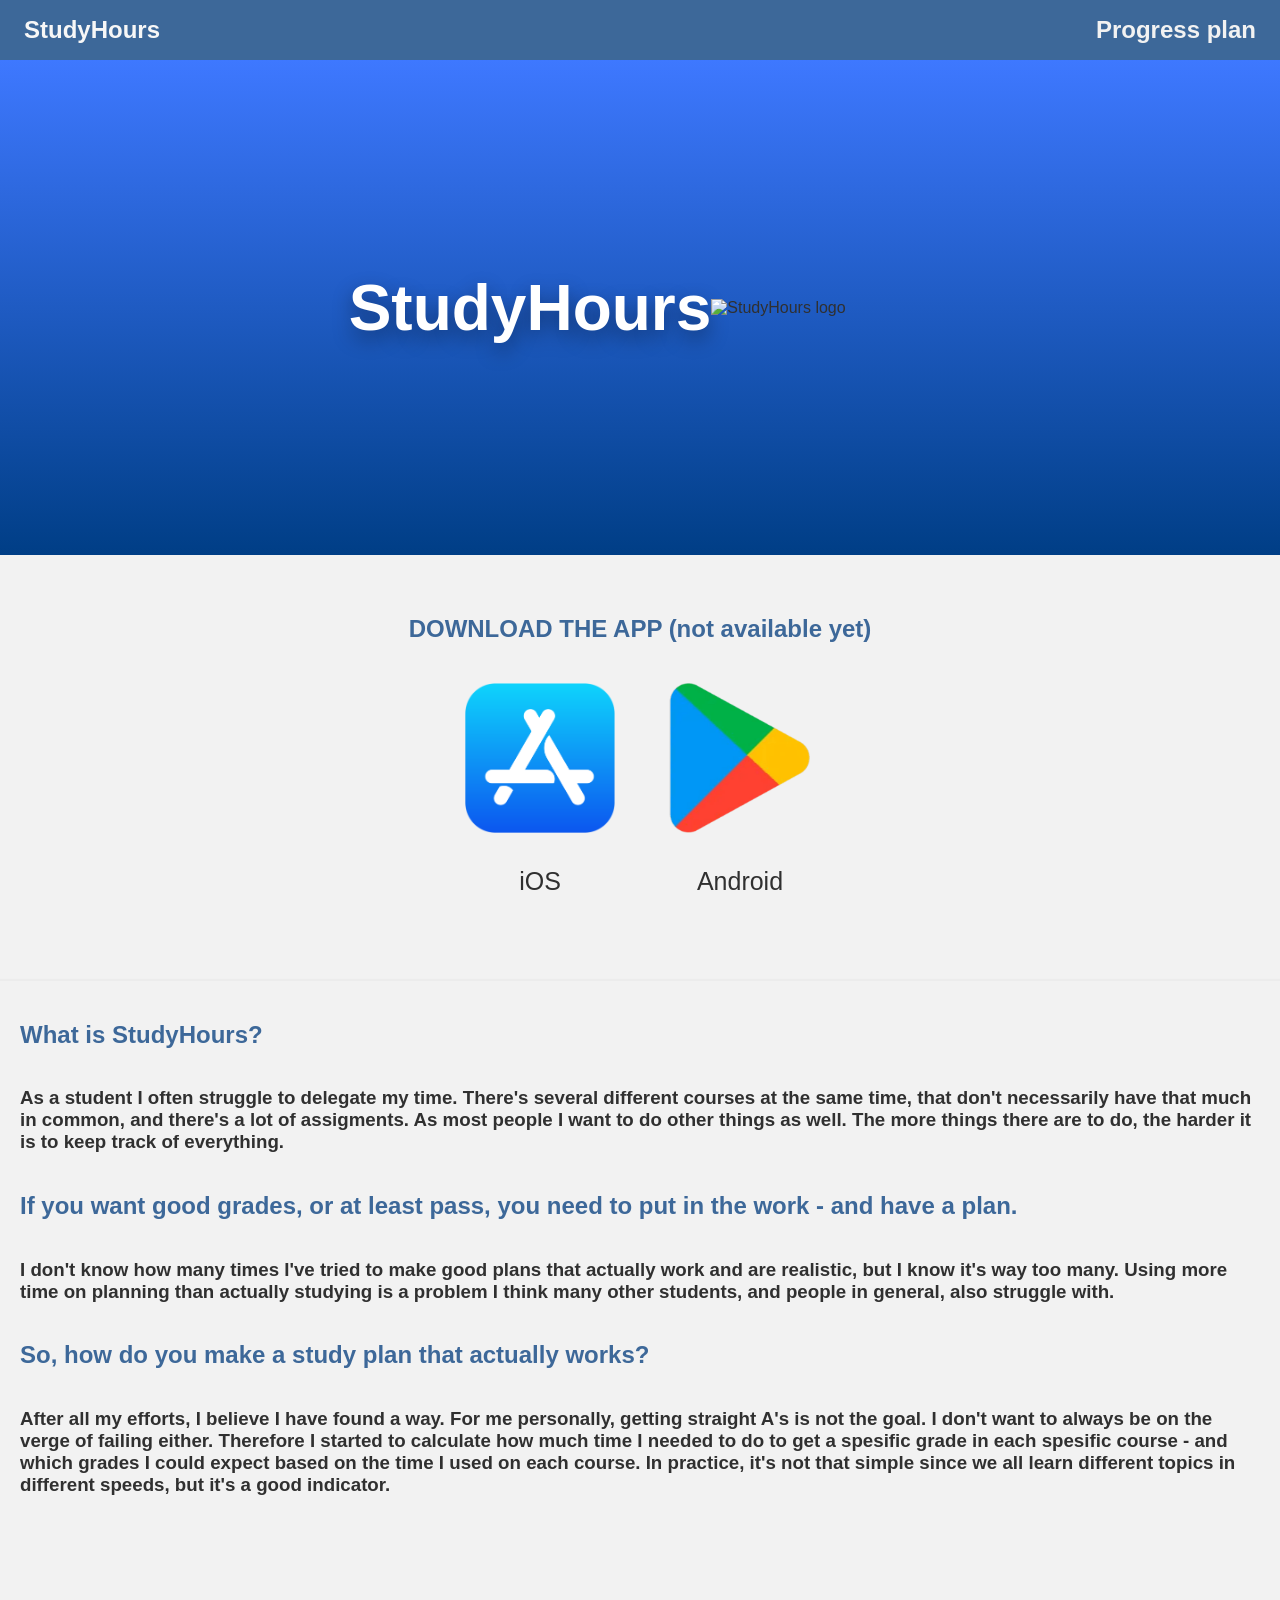
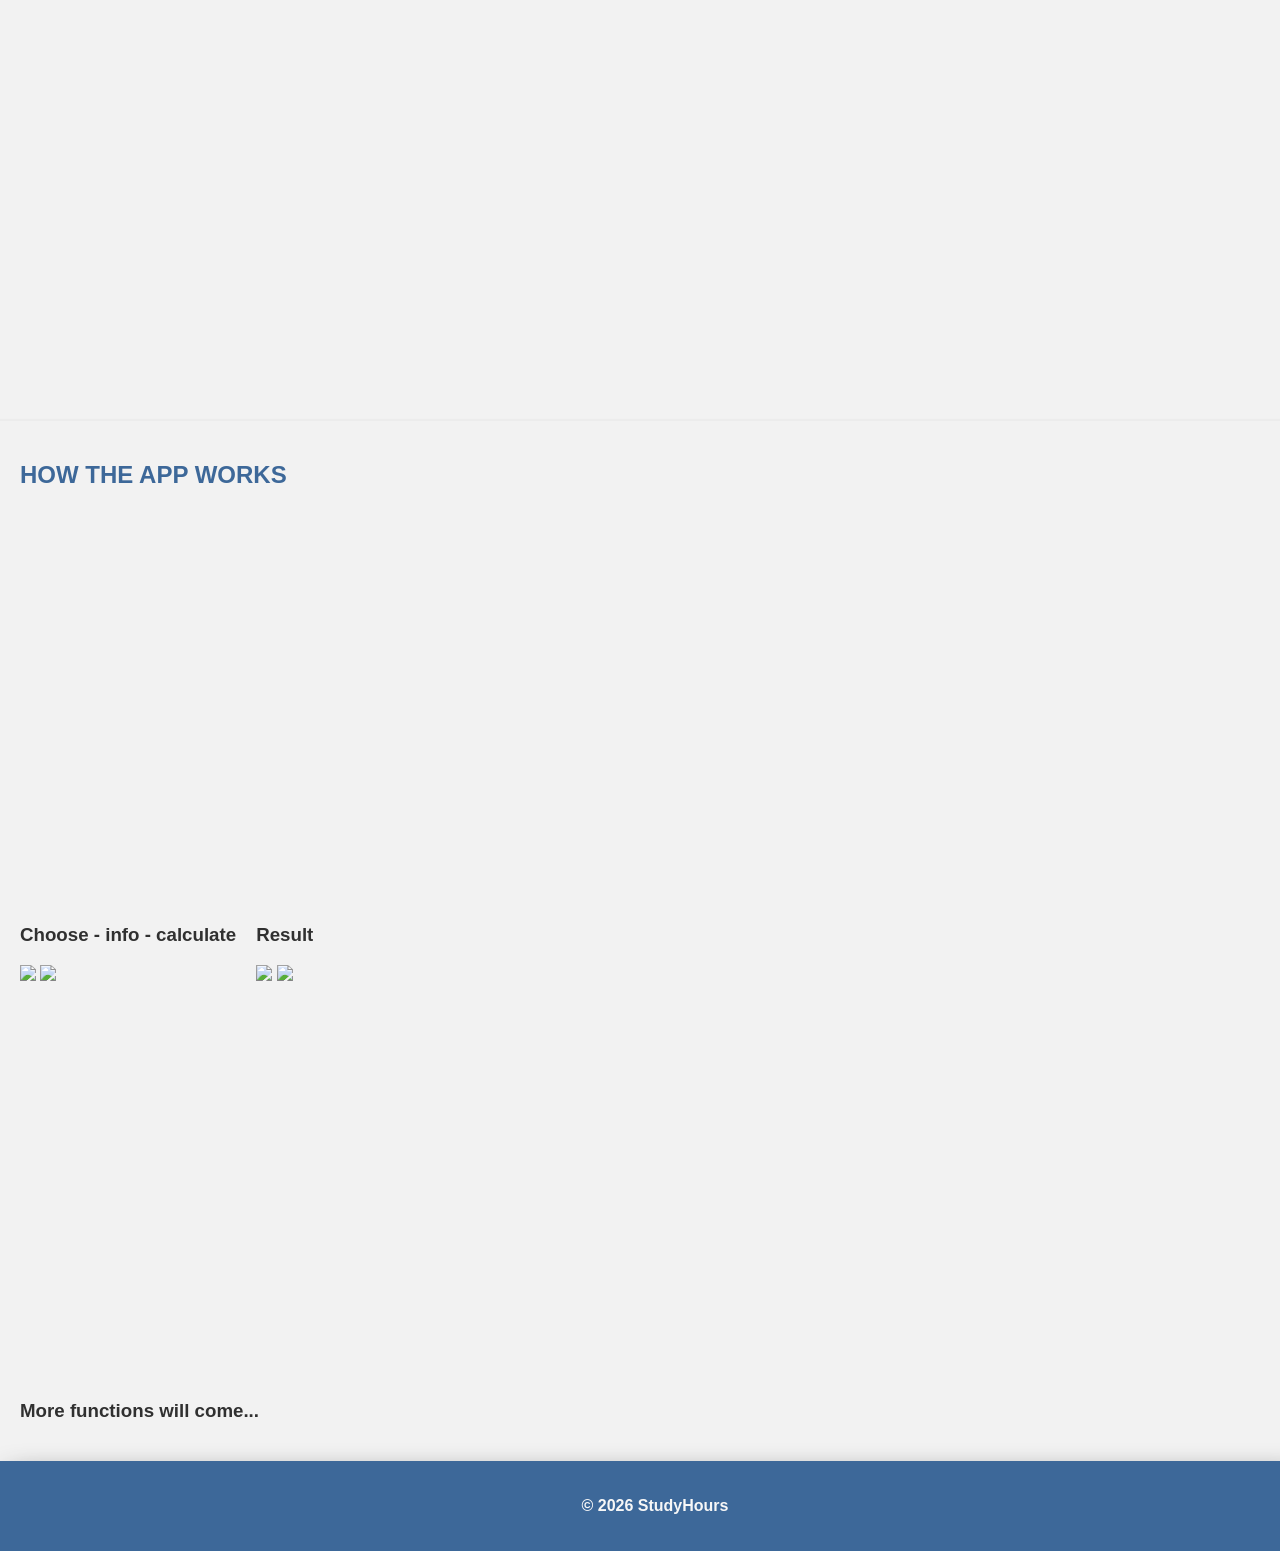
==== commit 74b8d7b7: "Removed links to spesifics and diagrams" ====
--- a/index.html
+++ b/index.html
@@ -22,9 +22,6 @@
             </button>
 
             <ul class="nav-links">
-                <li><a href="pages/about.html">About</a></li>
-                <li><a href="pages/specifics.html">Specifics</a></li>
-                <li><a href="pages/diagrams.html">Diagrams</a></li>
                 <li><a href="pages/progress_plan.html">Progress plan</a></li>
             </ul>   
         </div>
--- a/assets/css/common.css
+++ b/assets/css/common.css
@@ -1,9 +1,9 @@
 :root {
-    --primary-color: ;
-    --secondary-color: #3e78ff;
+    --primary-color: #46BEFF;
+    --secondary-color: #46BEFF;
     --text-color: #303030;
     --background-color: #F2F2F2;
-    --navbar-background: #1F2A44;
+    --navbar-background: #3D6899;
 }
 
 html, body {
@@ -12,6 +12,10 @@
     font-family: 'Segoe UI', Tahoma, Geneva, Verdana, sans-serif;
     background-color: var(--background-color);
     color: var(--text-color);
+}
+
+h2 {
+    color: var(--navbar-background);
 }
 
 p {
@@ -29,26 +33,41 @@
 }
 
 .navbar {
-    background-color: var(--navbar-background);
-    padding: 15px;
     display: flex;
     justify-content: space-between;
     align-items: center;
-    box-shadow: #303030 0px 8px 30px -10px;
-    font-size: 30px;
-
-    position: sticky;
-    top: 0;
-    z-index: 1000;
+    padding: 16px 24px;
+    background-color: var(--navbar-background);
+    position: relative;
 }
 
-.navbar ul {
-    width: 100%;
+.logo {
+    color: #F7F7F7;
+    font-size: 1.5rem;
+    font-weight: bold;
+}
+
+.nav-links {
+    display: flex;
+    gap: 24px;
     list-style: none;
-    display: flex;
-    justify-content: space-evenly; 
     margin: 0;
-    padding: 0;
+    font-size: 1.5rem;
+}
+
+.nav-links a {
+    text-decoration: none;
+    color: #F7F7F7;
+    font-weight: 500;
+}
+
+.menu-toggle {
+    display: none;
+    background: none;
+    border: none;
+    font-size: 2rem;
+    color: #F7F7F7;
+    cursor: pointer;
 }
 
 .navbar ul li a {
@@ -69,6 +88,37 @@
     padding: 15px;
     background-color: var(--navbar-background);
     text-align: center;
-    color: white;
+    color: #F7F7F7;
     box-shadow: #303030 0px 8px 30px -10px;
+}
+
+
+@media (max-width: 700px) {
+    .menu-toggle {
+        display: block;
+    }
+
+    .nav-links {
+        display: none;
+        flex-direction: column;
+        align-items: flex-start;
+        gap: 16px;
+        position: absolute;
+        top: 100%;
+        width: 100%;
+        min-width: 200px;
+        background-color: rgba(61, 104, 153, 0.7);
+        backdrop-filter: blur(10px);
+        padding: 16px 20px;
+        border-radius: 0;
+        box-shadow: 0 8px 20px rgba(0,0,0,0.2);
+        z-index: 1000;
+        right: 0;
+        left: 0;
+
+    }
+
+    .nav-links.active {
+        display: flex;
+    }
 }
